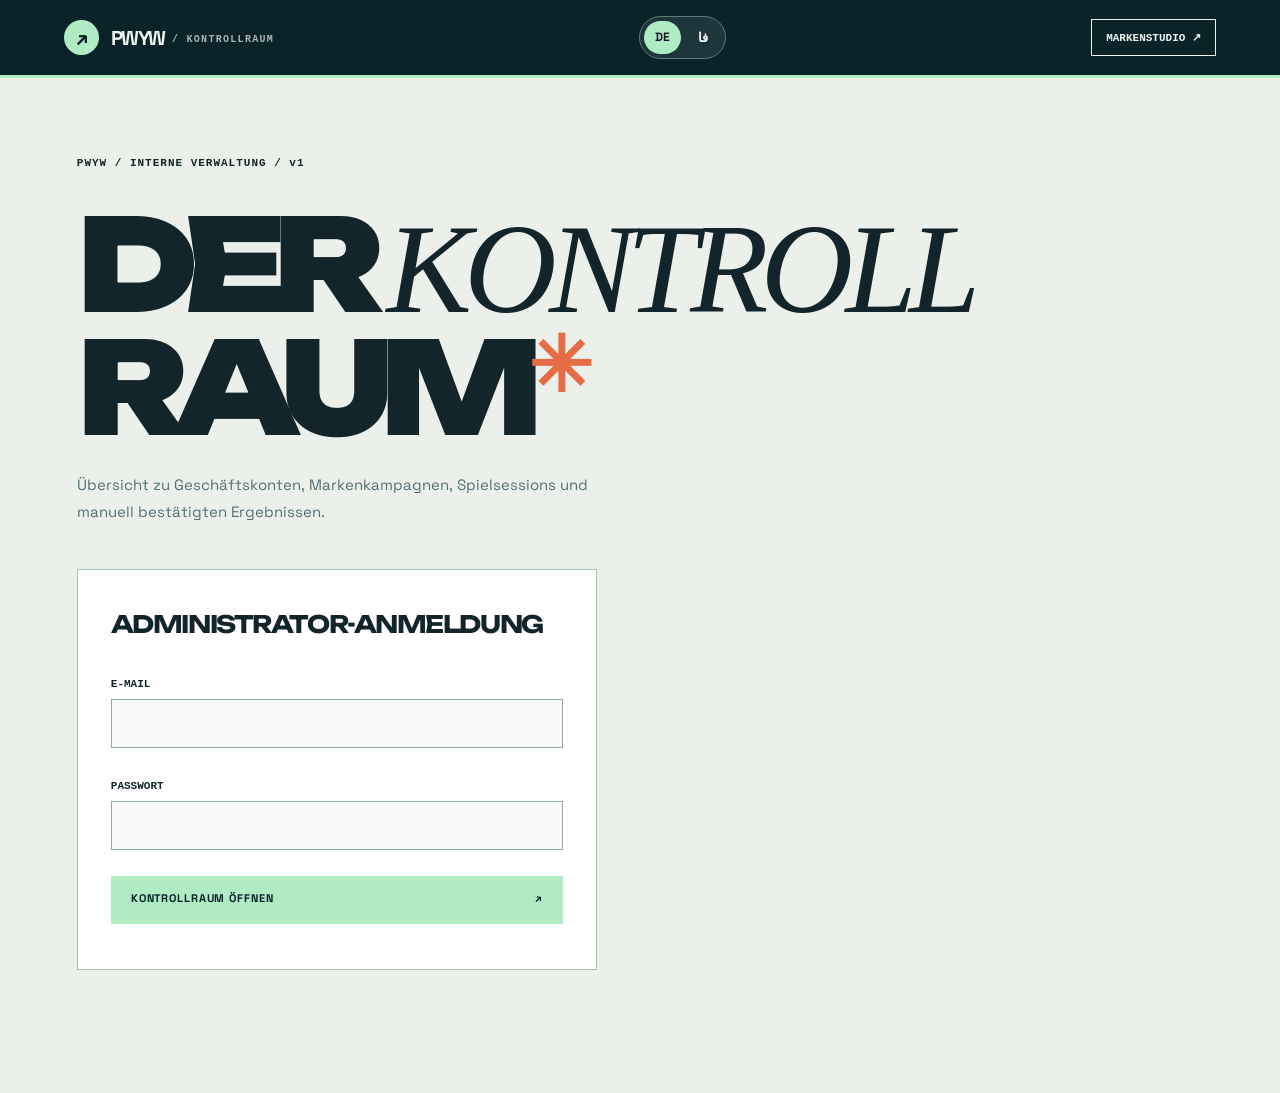
==== static/admin.html @ 115edcca "chore(ui): refresh design assets and improve result dialog accessibility" ====
<!doctype html><html lang="de"><head><meta charset="utf-8"><meta name="viewport" content="width=device-width,initial-scale=1"><meta name="robots" content="noindex,nofollow"><title>PWYW Control Room</title><link rel="stylesheet" href="/static/pwyw-control.css"><link rel="stylesheet" href="/static/pwyw-locale.css?v=20261016"><link rel="stylesheet" href="/static/pwyw-experience.css?v=20261016-02"></head><body class="control"><header class="cr-top"><a href="/" class="cr-logo"><span class="cr-logo-mark">↗</span>PWYW<span class="cr-logo-light"> / CONTROL ROOM</span></a><a href="/dashboard" class="cr-quiet">BRAND STUDIO ↗</a></header><main class="cr-content"><div class="cr-eyebrow">PWYW / PRIVATE OPERATIONS / v1</div><h1>THE <i>CONTROL</i><br>ROOM<span class="cr-star">✳</span></h1><p class="cr-lead">Independent view of business accounts, branded campaigns, game sessions and manually confirmed outcomes.</p>
<section id="cr-login" class="cr-login"><h2>ADMINISTRATOR SIGN IN</h2><form id="admin-login"><label>EMAIL<input name="email" type="email" autocomplete="username" required></label><label>PASSWORD<input name="password" type="password" autocomplete="current-password" required minlength="10"></label><button type="submit" class="cr-btn">ENTER CONTROL ROOM <span>↗</span></button></form><p id="admin-error" role="alert" aria-live="polite"></p></section>
<section id="cr-app" hidden><div class="cr-flex-head"><span id="admin-user"></span><div><button id="refresh-admin" class="cr-quiet">↻ REFRESH</button><button id="admin-logout" class="cr-quiet">LOG OUT ↗</button></div></div>
<div id="cr-stats" class="cr-stats"></div>
<div class="cr-two"><section class="cr-panel"><div class="cr-label">01 / ACCOUNT DIRECTORY</div><h2>BUSINESS OWNERS.</h2><div id="cr-users" class="cr-table"></div></section><section class="cr-panel"><div class="cr-label">02 / BRAND WORLDS</div><h2>LIVE BRANDS.</h2><div id="cr-brands" class="cr-table"></div></section></div>
<section class="cr-panel cr-security"><div><div class="cr-label">03 / OWNERSHIP</div><h2>CHANGE PASSWORD.</h2><p>Current sessions will be revoked. Sign in again with your new password.</p></div><form id="change-password"><label>CURRENT<input name="old_password" type="password" required minlength="10"></label><label>NEW PASSWORD<input name="new_password" type="password" required minlength="14" placeholder="At least 14 characters"></label><button type="submit" class="cr-btn">ROTATE PASSWORD ↗</button><p id="change-status" role="status"></p></form></section><p class="cr-disclaimer">Revenue-related values are merchant declared. Game starts, claims and redemptions are not an incrementality study.</p>
</section></main><script defer src="/static/admin.js"></script><script defer src="/static/pwyw-i18n.js?v=20261016"></script></body></html>
---- static/pwyw-control.css ----
*{box-sizing:border-box}body{margin:0;font-family:Inter,ui-sans-serif,system-ui,Arial,sans-serif;background:#ecf0ea;color:#11252a}a{color:inherit;text-decoration:none}button,input{font:inherit}button{cursor:pointer}[hidden]{display:none!important}:focus-visible{outline:3px solid #fe865e;outline-offset:3px}.cr-top{height:78px;background:#092329;color:#eff4ef;padding:0 clamp(18px,5vw,80px);display:flex;align-items:center;justify-content:space-between;border-bottom:3px solid #b0ecc3}.cr-logo{font-size:20px;font-weight:900;letter-spacing:-.08em}.cr-logo-mark{background:#b0ecc3;color:#092329;display:inline-grid;place-items:center;height:35px;width:35px;margin-right:12px;border-radius:50%}.cr-logo-light{font:600 10px ui-monospace,monospace;letter-spacing:.13em;vertical-align:middle;opacity:.7}.cr-quiet{border:1px solid currentColor;color:inherit;background:transparent;font:750 11px ui-monospace,monospace;padding:11px 14px;display:inline-block}.cr-content{max-width:1450px;margin:auto;padding:clamp(22px,6vw,80px)}.cr-eyebrow,.cr-label{font:700 11px/1.5 ui-monospace,monospace;letter-spacing:.09em}.cr-content h1{font-size:clamp(58px,10vw,150px);font-weight:900;letter-spacing:-.11em;line-height:.92;margin:35px 0 24px}.cr-content h1 i{font-weight:400;font-family:Georgia,serif;letter-spacing:-.06em}.cr-star{color:#e66c46;font-size:.6em;vertical-align:top}.cr-lead{max-width:530px;line-height:1.8;color:#527077;font-size:15px}.cr-login{background:white;border:1px solid #a9c1b6;max-width:520px;padding:33px;margin:44px 0}.cr-login h2,.cr-panel h2{font-size:24px;letter-spacing:-.06em;margin:6px 0 23px}.cr-login label,.cr-security label{display:flex;flex-direction:column;gap:9px;font:700 11px ui-monospace,monospace;margin:16px 0}.cr-login input,.cr-security input{padding:14px;background:#f8faf7;border:1px solid #91aaa1;min-height:49px;width:100%}.cr-btn{background:#b0ecc3;border:0;color:#072126;font-size:11px;font-weight:900;letter-spacing:.08em;padding:15px 20px;display:inline-flex;gap:22px;justify-content:space-between;margin-top:10px;min-height:48px}.cr-login form{display:flex;flex-direction:column}.cr-login #admin-error{color:#ab3d32;font-size:12px}.cr-flex-head{margin-top:45px;display:flex;justify-content:space-between;gap:20px;align-items:center;font:700 10px ui-monospace,monospace}.cr-flex-head>div{display:flex;gap:8px}.cr-stats{display:grid;grid-template-columns:repeat(3,minmax(0,1fr));gap:12px;margin:19px 0 40px}.cr-stats>div{background:#092329;color:white;min-height:130px;padding:22px;display:flex;justify-content:space-between;flex-direction:column}.cr-stats span{font:700 11px ui-monospace,monospace;color:#b0ecc3}.cr-stats strong{font-size:43px;letter-spacing:-.08em}.cr-two{display:grid;grid-template-columns:1fr 1fr;gap:20px}.cr-panel{background:#fff;border:1px solid #b7c9bf;padding:26px;min-width:0}.cr-table{overflow:auto}.cr-table table{width:100%;border-collapse:collapse;text-align:left;font-size:12px}.cr-table td,.cr-table th{border-bottom:1px solid #d9e5dc;padding:12px 9px}.cr-table th{font:750 10px ui-monospace,monospace;color:#6e8379}.cr-security{display:grid;grid-template-columns:1fr 1fr;gap:25px;margin:20px 0}.cr-security p,.cr-disclaimer{color:#627971;font-size:12px;line-height:1.7}.cr-disclaimer{margin:25px 0 0}@media(max-width:790px){.cr-two,.cr-security{grid-template-columns:1fr}.cr-stats{grid-template-columns:repeat(2,1fr)}.cr-top{padding:0 18px}.cr-logo-light{display:none}.cr-flex-head{align-items:start;flex-direction:column}.cr-content h1{font-size:clamp(55px,12vw,92px)}.cr-login{padding:21px}.cr-stats>div{min-height:110px;padding:16px}.cr-stats strong{font-size:32px}}
---- static/pwyw-locale.css ----
/* PWYW bilingual art direction: unmistakable display faces, legible writing systems. */
@import url('https://fonts.googleapis.com/css2?family=Estedad:wght@400;500;600;700;800;900&family=Lalezar&family=Space+Grotesk:wght@400;500;600;700&family=Unbounded:wght@500;600;700;800;900&display=swap');
:root{--font:'Space Grotesk',Arial,sans-serif;--head:'Unbounded','Space Grotesk',sans-serif;--mono:'Space Grotesk',monospace}
body{font-family:var(--font)}
h1,h2,h3,.hero h1,.opening h1,.cr-content h1,.cr-login h2,.cr-panel h2,.goal-title h3,
.studio-auth-art h1,.identity-word,.brand-type{font-family:var(--head)}
.pwyw-locale-switch{display:inline-flex!important;flex:0 0 auto;align-items:center;gap:3px;padding:4px;border:1px solid currentColor;border-radius:100px;background:rgba(170,188,192,.12);color:inherit;direction:ltr;z-index:30;white-space:nowrap}
.pwyw-locale-switch button{font:750 12px/1.2 'Space Grotesk',sans-serif;min-height:33px;min-width:37px;padding:7px 10px;display:inline-flex;align-items:center;justify-content:center;border:0;border-radius:100px;background:transparent;color:inherit;box-shadow:none;cursor:pointer;letter-spacing:0}
.pwyw-locale-switch button[data-lang=fa]{font-family:'Estedad',sans-serif;font-size:13px}
.pwyw-locale-switch button.is-current{background:#d8ff3e;color:#151525}
.site-nav .pwyw-locale-switch{color:#f1f6f2;border-color:#65718a}
.cr-top .pwyw-locale-switch{color:white;border-color:#557d7c}
.cr-top .pwyw-locale-switch button.is-current{background:#b0ecc3}
.play-header .pwyw-locale-switch{color:inherit}
html[lang=fa]{direction:rtl}
html[lang=fa] body{font-family:'Estedad',Tahoma,sans-serif;line-height:1.75}
html[lang=fa] :is(h1,h2,h3,h4,.hero h1,.opening h1,.cr-content h1,.cr-login h2,.cr-panel h2,.goal-title h3,.studio-auth-art h1,.identity-word,.brand-type){font-family:'Lalezar','Estedad',Tahoma,sans-serif!important;font-weight:400!important;letter-spacing:0!important;line-height:1.2!important}
html[lang=fa] :is(button,input,textarea,select,label,p,small,span,a,.helper,.section-cap,.tiny-label,.overline,.studio-note,.cr-label,.cr-eyebrow){font-family:'Estedad',Tahoma,sans-serif;letter-spacing:0}
html[lang=fa] :is(.hero-description,.manifesto-right p,.studio-note,.play-result p,.campaign-editor p,.studio-auth-box p){line-height:2}
html[lang=fa] .pwyw-locale-switch button[data-lang=de]{font-family:'Space Grotesk',sans-serif}
html[lang=fa] .pwyw-locale-switch button[data-lang=fa]{font-family:'Estedad',sans-serif}
html[lang=fa] input[type=email],html[lang=fa] input[type=url],html[lang=fa] input[type=number],html[lang=fa] input[name=password],
html[lang=fa] input[type=password],html[lang=fa] #brand-slug,html[lang=fa] #redeem-code,html[lang=fa] #reward-code,
html[lang=fa] .game-stats b,html[lang=fa] .result-score,html[lang=fa] .reward-code{direction:ltr;text-align:left;unicode-bidi:isolate}
html[lang=fa] .game-board,html[lang=fa] .touch-controls,html[lang=fa] canvas{direction:ltr}
html[lang=fa] .cr-table table{text-align:right}
html[lang=fa] .cr-logo-mark{margin-right:0;margin-left:12px}
html[lang=fa] .identity-word small{letter-spacing:0}
html[lang=fa] .hero h1{font-size:clamp(56px,7.5vw,118px);letter-spacing:0}
html[lang=fa] .cr-content h1{font-size:clamp(50px,8vw,115px)}
html[lang=fa] .cr-content h1 i{font-family:'Lalezar',sans-serif}
html[lang=fa] .play-header .play-brand strong{font-family:'Estedad',sans-serif}
html[lang=fa] .site-nav nav{font-size:13px}
html[lang=fa] .play-game-list :is(b,small){letter-spacing:0}
html[lang=fa] #auth-shell input{direction:ltr}
html[lang=fa] .studio-footer{text-align:right}
html[lang=fa] #finish-score,html[lang=fa] .game-stats{direction:ltr}
@media(max-width:900px){
  .site-nav,.studio-top,.cr-top,.play-header{gap:8px}
  .pwyw-locale-switch{padding:2px;gap:1px}
  .pwyw-locale-switch button{padding:6px;min-width:29px;min-height:31px}
  .site-nav .pwyw-locale-switch{margin-inline-start:auto}
  .studio-top .pilot-label{display:none}
  html[lang=fa] .hero h1{font-size:clamp(49px,12vw,78px)}
}
@media(max-width:480px){
  .cr-logo-light{display:none}
  .pwyw-locale-switch button{font-size:11px;min-width:28px}
  .play-header .pwyw-locale-switch{margin-inline:auto}
  html[lang=fa] .studio-auth-art h1{font-size:clamp(48px,11vw,79px)}
}
---- static/pwyw-experience.css ----
/* PWYW / visual coherence pass · 2026-10-16
   Shared experience language, deliberate brand variation, mobile-first finish flow.
   No changes to transaction/reward semantics. */
:root{
  --pw-night:#101625;--pw-violet:#aa9afa;--pw-rose:#ff967b;
  --pw-paper:#f5f4f0;--pw-hairline:#dcdfe8;
}
html{scroll-padding-top:85px}
body{overflow-x:clip}
button,a{-webkit-tap-highlight-color:transparent}
:focus-visible{outline:3px solid #7d6beb;outline-offset:3px}
[hidden]{display:none!important}

/* Editorial site / deliberate rhythm, not a dozen unrelated page templates. */
.site-nav{height:76px;gap:22px;border-bottom-color:#353d55}
.site-nav nav{gap:25px}
.site-nav nav a,.nav-link{font-size:13px}
.hero{min-height:675px}
.hero-grid{min-height:675px;max-width:1420px}
.hero-copy{padding-top:88px;padding-bottom:70px}
.hero h1{font-size:clamp(68px,7.8vw,114px);line-height:1.04;max-width:780px;margin-block:36px 31px}
.hero-description{font-size:clamp(16px,1.25vw,19px);line-height:1.78;max-width:590px}
.hero-caption{margin-top:53px}
.hero-visual{min-height:610px}
.demo-device{transform:rotate(4deg);box-shadow:10px 22px 0 #05070e50,0 40px 80px #02030a60}
.signal-strip{padding-block:20px;gap:clamp(14px,3.2vw,42px)}
.manifesto,.four,.game-lab{padding-top:83px;padding-bottom:91px}
.section-cap{margin-bottom:43px;font-size:11px}
.manifesto-content{gap:45px;align-items:center}
.manifesto h2,.four h2,.studio-story h2,.game-lab h2{line-height:1.12;margin:12px 0}
.manifesto-right p,.four-intro>p,.story-head>p,.lab-head>p{font-size:16px;line-height:1.8}
.goal-row{min-height:160px;grid-template-columns:48px minmax(0,1fr) 118px 135px 24px;gap:15px}
.goal-title h3{font-size:clamp(28px,3.1vw,42px)}
.goal-illustration{font-size:67px}
.goal-title p{font-size:14px}
.studio-story{padding-top:86px;padding-bottom:86px}
.world-panel{min-height:410px;border-radius:24px}
.world-stage{height:255px}
.lab-list a{padding:24px 19px}
.lab-list a b{font-size:17px}
.closing{min-height:500px;padding-block:95px}
.closing h2{line-height:1.08}

/* One mobile game lounge that really feels native to the merchant world. */
.player-v2{
  font-family:var(--font);background:color-mix(in srgb,var(--pbg),#080d18 18%);
}
.player-v2 .play-area{
  width:min(100%,480px);padding-inline:clamp(16px,5vw,27px);
  box-shadow:0 0 0 1px color-mix(in srgb,var(--pfg),transparent 88%),0 28px 85px #00000024;
}
.player-v2 .play-area:before{opacity:.18;pointer-events:none}
.play-header{height:79px;border-bottom:1px solid color-mix(in srgb,var(--pfg),transparent 78%);gap:7px}
.play-brand{max-width:none;min-width:0;flex:1;justify-content:center;font-size:clamp(12px,3.1vw,15px)}
.play-brand strong{overflow:hidden;text-overflow:ellipsis;white-space:nowrap}
.play-nav{height:42px;width:42px;flex-basis:42px;border:1px solid color-mix(in srgb,var(--pfg),transparent 57%);background:color-mix(in srgb,var(--pcard),transparent 30%)}
.play-nav:hover{background:var(--pcard)}
.campaign-intro{
  isolation:isolate;padding:38px 22px 33px;margin:16px 0 15px;
  border:1px solid color-mix(in srgb,var(--pfg),transparent 70%)!important;
  border-radius:24px;background-color:var(--pcard);
  box-shadow:0 10px 25px #0000000b;overflow:hidden;
}
.campaign-intro:after{
  content:"";position:absolute;width:190px;height:190px;border:1px solid currentColor;
  border-radius:50%;opacity:.14;inset:auto -60px -83px auto;pointer-events:none
}
.campaign-intro .eyebrow{font-size:10px;letter-spacing:.025em;opacity:.7}
.campaign-intro h1{
  font-family:var(--pstyle);font-size:clamp(31px,8vw,46px);
  line-height:1.16;margin:31px 0 14px;max-width:330px;
  text-wrap:balance;letter-spacing:-.04em;text-shadow:none!important;
}
.campaign-intro>p{max-width:300px;font-size:14px;line-height:1.7}
.campaign-intro>.scene-emblem{top:30px;right:12px;z-index:-1;opacity:.22;font-size:125px}
.purpose-dial{gap:8px;scrollbar-width:none;padding:2px 0 16px}
.purpose-dial::-webkit-scrollbar{display:none}
.purpose-dial button{
  min-height:40px;flex:0 0 auto;line-height:1.2;border-radius:99px;
  border:1px solid color-mix(in srgb,var(--pfg),transparent 62%);
  font-size:11px;padding:11px 14px;
}
.purpose-dial button.selected{background:var(--pfg);color:var(--pbg);box-shadow:0 3px 11px #00000018}
.purpose-brief{
  background:color-mix(in srgb,var(--pcard),transparent 5%);
  border-inline-start:3px solid var(--brand-accent,var(--pfg));
  border-left:0;padding:15px 16px;border-radius:0 12px 12px 0;
  font-size:12px;line-height:1.75;margin-bottom:30px;
}
.purpose-brief strong{font-size:15px;margin-bottom:4px}
.play-lounge-title{font-size:12px;font-weight:700;line-height:1.5;padding:13px 0}
.play-game-list{gap:12px;margin-top:5px}
.game-pick,.theme-atelier .game-pick,.theme-neon .game-pick,.theme-pop .game-pick,.theme-noir .game-pick,.theme-garden .game-pick,.theme-heritage .game-pick,.theme-dream .game-pick,.theme-chrome .game-pick{
  border:1px solid color-mix(in srgb,var(--pfg),transparent 57%);
  border-radius:17px;clip-path:none;min-height:150px;padding:15px;
  box-shadow:none;background:var(--pcard);color:var(--pfg);
  text-align:start;
}
.game-pick:nth-child(4n+2){background:color-mix(in srgb,var(--pcard),var(--pshape) 22%)}
.game-pick .pick-icon{margin:7px 0 auto;font-size:44px;transform:none}
.game-pick b{font-size:clamp(13px,3.3vw,16px);line-height:1.25;letter-spacing:0}
.game-pick small{font-size:10px;opacity:.72;line-height:1.5}
.game-pick:active{transform:scale(.97)}
.play-footer{font-size:10px;line-height:1.5;opacity:.74}
.game-topline{font-size:14px;line-height:1.4}
.game-stats{border-block:1px solid color-mix(in srgb,var(--pfg),transparent 52%);padding-block:15px}
.game-stats span{font-size:11px}
.game-stats b{font-size:23px}
.game-instructions{font-size:13px;line-height:1.75}
.touch-key{min-height:60px;border-radius:15px}

/* The result belongs to the same brand as the play surface.
   Replace hard-coded fluorescent green + black with the active merchant palette. */
.play-result{
  inset:0;z-index:100;padding:16px max(12px,env(safe-area-inset-right)) max(12px,env(safe-area-inset-bottom));
  background:rgba(5,10,20,.72);backdrop-filter:blur(11px);
  align-items:center;justify-items:center;overflow:hidden;
}
.player-v2.is-result-open{overflow:hidden}
.result-inside{
  width:min(100%,470px);max-height:min(94dvh,850px);overflow-y:auto;overscroll-behavior:contain;
  padding:clamp(20px,5vw,29px);border:1px solid color-mix(in srgb,var(--pfg),transparent 62%);
  border-radius:24px;background:var(--pbg);color:var(--pfg);
  box-shadow:0 24px 95px #0008;scrollbar-width:thin;
}
.result-inside>span{font-size:11px;line-height:1.6;opacity:.75}
.result-inside h2{font-family:var(--pstyle);font-size:clamp(28px,7vw,37px);line-height:1.17;margin:15px 0}
.result-inside>p{font-size:14px;line-height:1.7}
.result-score{font-size:27px;line-height:1.3;margin:19px 0;color:var(--pfg)}
.reward-box{
  margin:17px 0 22px;padding:18px;background:var(--pcard);color:var(--pfg);
  border:1px solid color-mix(in srgb,var(--pfg),transparent 67%);border-radius:19px;
}
.reward-box span{font-size:11px;line-height:1.5;opacity:.8}
.reward-box strong{font:800 21px/1.3 var(--font);margin:7px 0}
.reward-box p{font-size:13px;line-height:1.85}
.reward-box button,.reward-box a,.action-btn{
  background:var(--pfg);color:var(--pbg);border:1px solid var(--pfg);
  border-radius:12px;padding:13px 15px;line-height:1.5;font-size:12px;
  font-family:var(--font);font-weight:750;text-align:center;justify-content:center;
}
.reward-box button:hover,.reward-box a:hover{opacity:.85}
.reward-code{font:800 21px var(--font);letter-spacing:.02em}
.quiz-slot{
  padding:0;margin:18px 0 8px;border:0;background:transparent;border-radius:0;
}
.quiz-slot h4{font:800 17px/1.6 var(--font);margin:0 0 10px}
.quiz-slot>p{font:500 13px/1.7 var(--font);margin:0 0 15px;opacity:.75}
.quiz-answer{
  display:flex;width:100%;align-items:center;gap:12px;min-height:57px;
  margin:9px 0;padding:14px;border:1px solid color-mix(in srgb,var(--pfg),transparent 70%);
  border-radius:13px;background:var(--pbg);color:var(--pfg);
  font:650 13px/1.65 var(--font);text-align:start;opacity:1;
}
.quiz-answer:hover:not(:disabled){background:color-mix(in srgb,var(--pshape),var(--pcard) 55%)}
.quiz-answer:disabled{opacity:.78;cursor:default}
.quiz-answer.is-picked{border-color:var(--pfg);box-shadow:inset 0 0 0 1px var(--pfg)}
.quiz-feedback{border-radius:12px;background:var(--pfg);color:var(--pbg);padding:14px;font:650 13px/1.7 var(--font)}
.result-inside label.overline{display:block;font-size:12px;line-height:1.7}
.result-inside input#nickname{
  width:auto!important;flex:1;min-width:0;min-height:48px!important;
  border:1px solid color-mix(in srgb,var(--pfg),transparent 55%)!important;
  border-radius:12px!important;background:var(--pcard)!important;color:var(--pfg);font-size:14px!important;
}
.result-inside .share-row{flex-wrap:nowrap;align-items:stretch;gap:9px}
.result-inside #post-score{width:auto!important;flex:0 0 auto;margin-top:0;min-height:48px}
.result-inside #play-again{width:100%;padding:15px 18px;justify-content:space-between}
.result-inside #close-result{display:block;margin:10px auto 0;color:var(--pfg);font-size:12px}
.leaderboard{font:600 12px/1.6 var(--font);max-height:170px}
.leaderboard p{padding:10px 0;border-color:color-mix(in srgb,var(--pfg),transparent 77%)}

/* RTL designed intentionally, rather than mirrored by accident. */
html[lang="fa"] body{font-family:'Estedad',sans-serif}
html[lang="fa"] :is(h1,h2,h3,h4,.hero h1,.campaign-intro h1,.result-inside h2,.goal-title h3,.brand-type,.studio-auth-art h1){
  font-family:'Estedad',sans-serif!important;font-weight:900!important;
  line-height:1.33!important;letter-spacing:-.025em!important;
}
html[lang="fa"] .hero h1{font-size:clamp(48px,6.5vw,91px);line-height:1.42!important}
html[lang="fa"] .campaign-intro h1{font-size:clamp(29px,7.4vw,41px);line-height:1.45!important;margin-block:22px 13px}
html[lang="fa"] .purpose-brief{border-left:0;border-inline-start:3px solid var(--brand-accent,var(--pfg));border-radius:12px 0 0 12px}
html[lang="fa"] .campaign-intro{text-align:right}
html[lang="fa"] .campaign-intro>.scene-emblem{right:auto;left:10px}
html[lang="fa"] .quiz-answer{text-align:right;font-family:'Estedad',sans-serif;font-size:13px}
html[lang="fa"] .result-inside{line-height:1.9}
html[lang="fa"] .result-inside h2{font-size:clamp(29px,7vw,36px)}
html[lang="fa"] .result-inside :is(.reward-box strong,.reward-box p,.quiz-slot h4,.quiz-slot>p){font-family:'Estedad',sans-serif}
html[lang="fa"] .game-board,html[lang="fa"] canvas{direction:ltr}

/* Contrastful thematic variations instead of every result sharing one neon template. */
.theme-neon .result-inside,.theme-chrome .result-inside{background:color-mix(in srgb,var(--pbg),#fff 5%)}
.theme-noir .result-inside{background:#24202d}
.theme-garden .campaign-intro{border-radius:26px 7px 25px 10px}
.theme-pop .campaign-intro{border-radius:30px}
.theme-heritage .campaign-intro{border-radius:6px}

@media(max-width:980px){
 .site-nav{padding-inline:24px}
 .site-nav nav{gap:13px}
 .hero-grid{grid-template-columns:1.05fr .95fr}
 .hero h1{font-size:clamp(56px,8vw,85px)}
 .demo-device{transform:scale(.89) rotate(4deg)}
 .world-panel{min-height:360px}
 .world-stage{height:215px}
}
@media(max-width:760px){
 .site-nav{height:67px;padding-inline:17px;gap:7px}
 .site-nav nav{display:none}
 .site-nav .brand-glyph{width:35px;height:35px}
 .site-nav .brand-type{font-size:23px}
 .site-nav .nav-link{padding:11px 12px;font-size:11px;gap:7px}
 .site-nav .pwyw-locale-switch{margin-inline-start:auto}
 .hero{min-height:0}
 .hero-grid{display:flex;flex-direction:column;min-height:0;padding-inline:22px}
 .hero-copy{padding:64px 0 22px}
 .hero h1{font-size:clamp(61px,14vw,94px);margin:25px 0}
 .hero-description{font-size:16px}
 .hero-caption{margin-top:35px}
 .hero-visual{min-height:495px;max-height:510px}
 .demo-device{transform:scale(.72) rotate(5deg)}
 .orbit-a{max-height:88%;height:450px}
 .orbit-b{height:340px}
 .floating-tile{transform:scale(.7) rotate(-12deg)}
 .tile-two{transform:scale(.7) rotate(12deg)}
 .section-cap{margin-bottom:32px}
 .manifesto,.four,.game-lab{padding:63px 22px}
 .manifesto-content{display:block}
 .manifesto h2,.four h2,.studio-story h2,.game-lab h2{font-size:clamp(42px,10vw,70px);margin:20px 0}
 .manifesto-right{margin-top:32px}
 .four-intro,.story-head,.lab-head{display:block;margin-bottom:36px}
 .four-intro>p,.story-head>p,.lab-head>p{margin-top:16px;max-width:530px}
 .goal-row{grid-template-columns:30px minmax(0,1fr) 31px;min-height:128px;padding:16px 0;gap:11px}
 .goal-title h3{font-size:clamp(22px,5vw,32px)}
 .goal-title p{font-size:12px;line-height:1.6}
 .goal-illustration,.goal-outcome{display:none}
 .goal-arrow{font-size:21px}
 .studio-story{padding:63px 22px}
 .worlds-grid{display:grid;grid-template-columns:1fr;gap:14px}
 .world-panel{min-height:285px}
 .world-stage{height:160px}
 .world-art{font-size:100px}
 .world-ring{width:150px;height:150px}
 .lab-list{grid-template-columns:1fr}
 .lab-list a{padding:19px}
 .closing{min-height:0;padding:76px 22px}
 .closing h2{font-size:clamp(54px,12vw,83px)}
 .signal-strip{gap:10px;padding:16px 10px;flex-wrap:wrap;font-size:10px}
 .signal-strip svg{width:18px;flex-basis:18px}
 .site-footer{gap:15px}
}
@media(max-width:480px){
 .player-v2 .play-area{box-shadow:none}
 .play-brand{font-size:12px}
 .pwyw-locale-switch{border-radius:99px}
 .play-header{gap:5px}
 .play-header .pwyw-locale-switch{margin:0}
 .play-nav{width:38px;height:38px;flex-basis:38px}
 .play-game-list{grid-template-columns:repeat(2,minmax(0,1fr))}
 .game-pick{min-height:140px!important;padding:12px!important}
 .game-pick .pick-icon{font-size:37px}
 .result-inside{width:100%;max-height:calc(100dvh - 20px);padding:20px;border-radius:20px}
 .play-result{padding:10px}
 .result-inside #post-score{font-size:11px;padding-inline:10px}
 .reward-box{padding:15px}
 .hero-visual{min-height:400px;max-height:420px}
 .demo-device{transform:scale(.6) rotate(4deg)}
 .floating-tile{display:none}
 .hero h1{font-size:clamp(53px,14vw,73px)}
 .world-panel{min-height:270px}
 .lab-list a{grid-template-columns:27px minmax(0,1fr) 63px 17px;padding:17px 12px}
 .lab-list a b{font-size:15px}
 .lab-list a small{font-size:9px}
}
@media(prefers-reduced-motion:reduce){
 *,*:before,*:after{scroll-behavior:auto!important;animation-duration:.01ms!important;transition-duration:.01ms!important}
}

/* Quiz answer number is a separate, bidi-safe token. */
.quiz-answer .quiz-index{
  width:31px;height:31px;flex:0 0 31px;display:inline-grid;place-items:center;
  border-radius:9px;background:color-mix(in srgb,var(--pshape),transparent 68%);
  font:750 11px/1 'Space Grotesk',sans-serif;direction:ltr;unicode-bidi:isolate;
}
.quiz-answer .quiz-wording{display:block;flex:1;min-width:0;line-height:1.65;font-size:13px}
html[lang="fa"] .quiz-answer .quiz-wording{font-family:'Estedad',sans-serif}
.quiz-answer.is-picked .quiz-index{background:var(--pfg);color:var(--pbg)}
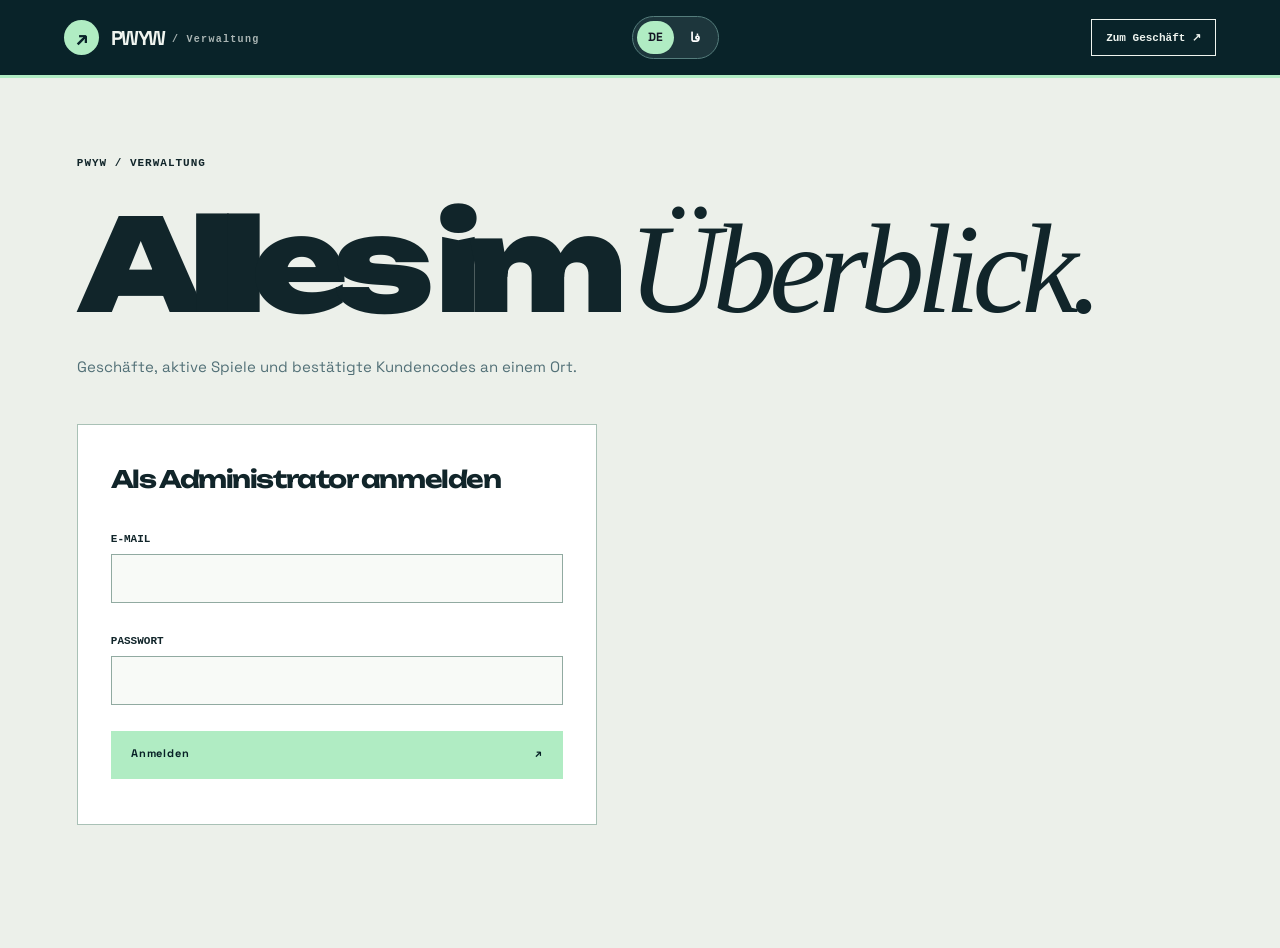
==== commit 42d27476: "Simplify static/admin.html for clear one task per screen" ====
--- a/static/admin.html
+++ b/static/admin.html
@@ -1,7 +1,10 @@
-<!doctype html><html lang="de"><head><meta charset="utf-8"><meta name="viewport" content="width=device-width,initial-scale=1"><meta name="robots" content="noindex,nofollow"><title>PWYW Control Room</title><link rel="stylesheet" href="/static/pwyw-control.css"><link rel="stylesheet" href="/static/pwyw-locale.css?v=20261016"><link rel="stylesheet" href="/static/pwyw-experience.css?v=20261016-02"></head><body class="control"><header class="cr-top"><a href="/" class="cr-logo"><span class="cr-logo-mark">↗</span>PWYW<span class="cr-logo-light"> / CONTROL ROOM</span></a><a href="/dashboard" class="cr-quiet">BRAND STUDIO ↗</a></header><main class="cr-content"><div class="cr-eyebrow">PWYW / PRIVATE OPERATIONS / v1</div><h1>THE <i>CONTROL</i><br>ROOM<span class="cr-star">✳</span></h1><p class="cr-lead">Independent view of business accounts, branded campaigns, game sessions and manually confirmed outcomes.</p>
-<section id="cr-login" class="cr-login"><h2>ADMINISTRATOR SIGN IN</h2><form id="admin-login"><label>EMAIL<input name="email" type="email" autocomplete="username" required></label><label>PASSWORD<input name="password" type="password" autocomplete="current-password" required minlength="10"></label><button type="submit" class="cr-btn">ENTER CONTROL ROOM <span>↗</span></button></form><p id="admin-error" role="alert" aria-live="polite"></p></section>
+<!doctype html><html lang="de"><head><meta charset="utf-8"><meta name="viewport" content="width=device-width,initial-scale=1"><meta name="robots" content="noindex,nofollow"><title>PWYW Control Room</title><link rel="stylesheet" href="/static/pwyw-control.css"><link rel="stylesheet" href="/static/pwyw-locale.css?v=20261016"><link rel="stylesheet" href="/static/pwyw-experience.css?v=20261016-02"><link rel="stylesheet" href="/static/pwyw-simple.css?v=ux20261018"></head><body class="control"><header class="cr-top"><a href="/" class="cr-logo"><span class="cr-logo-mark">↗</span>PWYW<span class="cr-logo-light"> / Verwaltung</span></a><a href="/dashboard" class="cr-quiet">Zum Geschäft ↗</a></header><main class="cr-content"><div class="cr-eyebrow">PWYW / VERWALTUNG</div><h1>Alles im <i>Überblick.</i></h1><p class="cr-lead">Geschäfte, aktive Spiele und bestätigte Kundencodes an einem Ort.</p>
+<section id="cr-login" class="cr-login"><h2>Als Administrator anmelden</h2><form id="admin-login"><label>EMAIL<input name="email" type="email" autocomplete="username" required></label><label>PASSWORD<input name="password" type="password" autocomplete="current-password" required minlength="10"></label><button type="submit" class="cr-btn">Anmelden <span>↗</span></button></form><p id="admin-error" role="alert" aria-live="polite"></p></section>
 <section id="cr-app" hidden><div class="cr-flex-head"><span id="admin-user"></span><div><button id="refresh-admin" class="cr-quiet">↻ REFRESH</button><button id="admin-logout" class="cr-quiet">LOG OUT ↗</button></div></div>
-<div id="cr-stats" class="cr-stats"></div>
-<div class="cr-two"><section class="cr-panel"><div class="cr-label">01 / ACCOUNT DIRECTORY</div><h2>BUSINESS OWNERS.</h2><div id="cr-users" class="cr-table"></div></section><section class="cr-panel"><div class="cr-label">02 / BRAND WORLDS</div><h2>LIVE BRANDS.</h2><div id="cr-brands" class="cr-table"></div></section></div>
-<section class="cr-panel cr-security"><div><div class="cr-label">03 / OWNERSHIP</div><h2>CHANGE PASSWORD.</h2><p>Current sessions will be revoked. Sign in again with your new password.</p></div><form id="change-password"><label>CURRENT<input name="old_password" type="password" required minlength="10"></label><label>NEW PASSWORD<input name="new_password" type="password" required minlength="14" placeholder="At least 14 characters"></label><button type="submit" class="cr-btn">ROTATE PASSWORD ↗</button><p id="change-status" role="status"></p></form></section><p class="cr-disclaimer">Revenue-related values are merchant declared. Game starts, claims and redemptions are not an incrementality study.</p>
-</section></main><script defer src="/static/admin.js"></script><script defer src="/static/pwyw-i18n.js?v=20261016"></script></body></html>+<div id="cr-stats" class="cr-stats"></div><details id="cr-more-stats" class="cr-more-stats"><summary>Weitere Kennzahlen anzeigen <span>⌄</span></summary><div id="cr-more-stats-content" class="cr-stats"></div></details>
+<div class="cr-two">
+<details class="cr-panel cr-detail" id="cr-brands-panel" open><summary>Geschäfte und Spiele <span aria-hidden="true">⌄</span></summary><label class="cr-search">Geschäft suchen<input id="cr-brand-search" type="search" placeholder="Name oder Inhaber"></label><div id="cr-brands" class="cr-table"></div></details>
+<details class="cr-panel cr-detail" id="cr-users-panel"><summary>Benutzerkonten <span aria-hidden="true">⌄</span></summary><label class="cr-search">Konto suchen<input id="cr-user-search" type="search" placeholder="E Mail oder Rolle"></label><div id="cr-users" class="cr-table"></div></details>
+</div>
+<details class="cr-panel cr-security cr-detail"><summary>Passwort ändern <span aria-hidden="true">⌄</span></summary><div><p>Nach der Änderung bitte erneut anmelden.</p></div><form id="change-password"><label>CURRENT<input name="old_password" type="password" required minlength="10"></label><label>NEW PASSWORD<input name="new_password" type="password" required minlength="14" placeholder="At least 14 characters"></label><button type="submit" class="cr-btn">ROTATE PASSWORD ↗</button><p id="change-status" role="status"></p></form></details><p class="cr-disclaimer">Revenue-related values are merchant declared. Game starts, claims and redemptions are not an incrementality study.</p>
+</section></main><script defer src="/static/admin.js?v=ux20261018"></script><script defer src="/static/pwyw-native-fa.js?v=20261016-native01"></script><script defer src="/static/pwyw-i18n.js?v=ux20261018"></script></body></html>
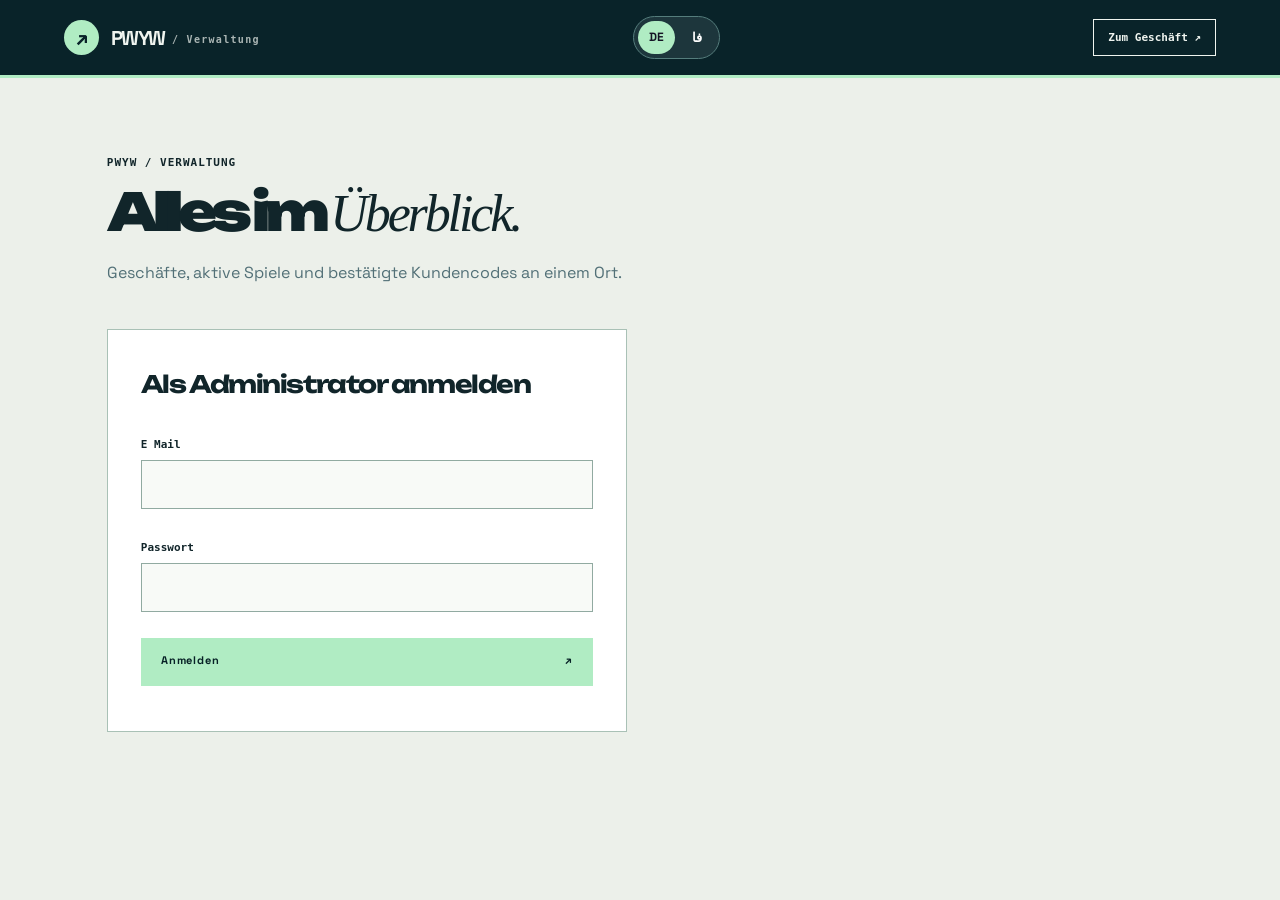
==== commit f67c9077: "Use plain German actions and descriptions in administrator UI" ====
--- a/static/admin.html
+++ b/static/admin.html
@@ -1,10 +1,10 @@
 <!doctype html><html lang="de"><head><meta charset="utf-8"><meta name="viewport" content="width=device-width,initial-scale=1"><meta name="robots" content="noindex,nofollow"><title>PWYW Control Room</title><link rel="stylesheet" href="/static/pwyw-control.css"><link rel="stylesheet" href="/static/pwyw-locale.css?v=20261016"><link rel="stylesheet" href="/static/pwyw-experience.css?v=20261016-02"><link rel="stylesheet" href="/static/pwyw-simple.css?v=ux20261018"></head><body class="control"><header class="cr-top"><a href="/" class="cr-logo"><span class="cr-logo-mark">↗</span>PWYW<span class="cr-logo-light"> / Verwaltung</span></a><a href="/dashboard" class="cr-quiet">Zum Geschäft ↗</a></header><main class="cr-content"><div class="cr-eyebrow">PWYW / VERWALTUNG</div><h1>Alles im <i>Überblick.</i></h1><p class="cr-lead">Geschäfte, aktive Spiele und bestätigte Kundencodes an einem Ort.</p>
-<section id="cr-login" class="cr-login"><h2>Als Administrator anmelden</h2><form id="admin-login"><label>EMAIL<input name="email" type="email" autocomplete="username" required></label><label>PASSWORD<input name="password" type="password" autocomplete="current-password" required minlength="10"></label><button type="submit" class="cr-btn">Anmelden <span>↗</span></button></form><p id="admin-error" role="alert" aria-live="polite"></p></section>
-<section id="cr-app" hidden><div class="cr-flex-head"><span id="admin-user"></span><div><button id="refresh-admin" class="cr-quiet">↻ REFRESH</button><button id="admin-logout" class="cr-quiet">LOG OUT ↗</button></div></div>
+<section id="cr-login" class="cr-login"><h2>Als Administrator anmelden</h2><form id="admin-login"><label>E Mail<input name="email" type="email" autocomplete="username" required></label><label>Passwort<input name="password" type="password" autocomplete="current-password" required minlength="10"></label><button type="submit" class="cr-btn">Anmelden <span>↗</span></button></form><p id="admin-error" role="alert" aria-live="polite"></p></section>
+<section id="cr-app" hidden><div class="cr-flex-head"><span id="admin-user"></span><div><button id="refresh-admin" class="cr-quiet">↻ Aktualisieren</button><button id="admin-logout" class="cr-quiet">Abmelden ↗</button></div></div>
 <div id="cr-stats" class="cr-stats"></div><details id="cr-more-stats" class="cr-more-stats"><summary>Weitere Kennzahlen anzeigen <span>⌄</span></summary><div id="cr-more-stats-content" class="cr-stats"></div></details>
 <div class="cr-two">
 <details class="cr-panel cr-detail" id="cr-brands-panel" open><summary>Geschäfte und Spiele <span aria-hidden="true">⌄</span></summary><label class="cr-search">Geschäft suchen<input id="cr-brand-search" type="search" placeholder="Name oder Inhaber"></label><div id="cr-brands" class="cr-table"></div></details>
 <details class="cr-panel cr-detail" id="cr-users-panel"><summary>Benutzerkonten <span aria-hidden="true">⌄</span></summary><label class="cr-search">Konto suchen<input id="cr-user-search" type="search" placeholder="E Mail oder Rolle"></label><div id="cr-users" class="cr-table"></div></details>
 </div>
-<details class="cr-panel cr-security cr-detail"><summary>Passwort ändern <span aria-hidden="true">⌄</span></summary><div><p>Nach der Änderung bitte erneut anmelden.</p></div><form id="change-password"><label>CURRENT<input name="old_password" type="password" required minlength="10"></label><label>NEW PASSWORD<input name="new_password" type="password" required minlength="14" placeholder="At least 14 characters"></label><button type="submit" class="cr-btn">ROTATE PASSWORD ↗</button><p id="change-status" role="status"></p></form></details><p class="cr-disclaimer">Revenue-related values are merchant declared. Game starts, claims and redemptions are not an incrementality study.</p>
+<details class="cr-panel cr-security cr-detail"><summary>Passwort ändern <span aria-hidden="true">⌄</span></summary><div><p>Nach der Änderung bitte erneut anmelden.</p></div><form id="change-password"><label>Aktuelles Passwort<input name="old_password" type="password" required minlength="10"></label><label>Neues Passwort<input name="new_password" type="password" required minlength="14" placeholder="At least 14 characters"></label><button type="submit" class="cr-btn">Passwort speichern ↗</button><p id="change-status" role="status"></p></form></details><p class="cr-disclaimer">Revenue-related values are merchant declared. Game starts, claims and redemptions are not an incrementality study.</p>
 </section></main><script defer src="/static/admin.js?v=ux20261018"></script><script defer src="/static/pwyw-native-fa.js?v=20261016-native01"></script><script defer src="/static/pwyw-i18n.js?v=ux20261018"></script></body></html>
--- a/static/pwyw-simple.css
+++ b/static/pwyw-simple.css
@@ -0,0 +1,162 @@
+/* PWYW · Clarity first · 2026-10-18
+   One clear action per screen. Secondary tools remain accessible, never removed. */
+:root{--simple-radius:16px}
+button,a,input,select,textarea{touch-action:manipulation}
+:where(.studio-v2,.control,.player-v2) :is(button,a,summary,input,select):focus-visible{
+ outline:3px solid #9166dc;outline-offset:3px
+}
+.studio-v2 #studio-quick[hidden],.studio-v2 #quick-copy-help[hidden],
+.studio-v2 #quick-verify[hidden]{display:none!important}
+.studio-v2 .studio-content{max-width:1600px;margin-inline:auto}
+.studio-v2 .studio-intro{margin-bottom:18px}
+.studio-v2 .studio-intro h1{font-size:clamp(24px,3vw,37px);line-height:1.25}
+.studio-v2 .studio-intro .overline{opacity:.58}
+.studio-v2 .studio-quick{
+ padding:clamp(15px,2.7vw,24px);margin-bottom:20px;
+ border:1px solid #d9dce5;background:#fff;border-radius:20px;
+ box-shadow:0 6px 25px #11182708
+}
+.studio-v2 .studio-quick-heading{display:flex;align-items:center;justify-content:space-between;gap:12px;margin-bottom:12px}
+.studio-v2 .studio-quick-heading p{margin:5px 0 0;font-size:13px;line-height:1.7;color:#556074;max-width:680px}
+.studio-v2 .studio-quick-actions{display:flex;flex-wrap:wrap;gap:9px}
+.studio-v2 .studio-quick-actions>*{
+ border-radius:12px;min-height:45px;padding:11px 16px;
+ border:1px solid #d9dce8;background:#f7f8fb;color:#1f293b;
+ font:700 12px/1.4 'Manrope',Arial,sans-serif;
+ display:inline-flex;align-items:center;justify-content:center;
+ text-decoration:none;white-space:normal;text-align:center
+}
+.studio-v2 .studio-quick-actions .quick-primary{background:#172336;border-color:#172336;color:#fff}
+.studio-v2 .studio-quick-actions>*:hover{border-color:#726b9c}
+.studio-v2 .quick-copy-help{margin-top:12px;border-top:1px solid #e8e9ed;padding-top:10px}
+.studio-v2 .quick-copy-help label{display:block;margin-bottom:5px;font-size:12px}
+.studio-v2 .quick-copy-help input{width:100%;border:1px solid #bfc8d5;border-radius:9px;padding:12px;direction:ltr;font-size:13px}
+.studio-v2 .mission-picker,.studio-v2 .campaign-editor{padding:clamp(17px,2.5vw,26px);box-shadow:none;border-radius:18px}
+.studio-v2 .mission-picker h2{font-size:clamp(20px,2.4vw,28px);margin:8px 0}
+.studio-v2 .mission-picker>p{font-size:13px;line-height:1.7;max-width:540px;margin-bottom:13px}
+.studio-v2 .purpose-options{display:grid;grid-template-columns:repeat(2,minmax(0,1fr));gap:10px}
+.studio-v2 .purpose-option{
+ min-width:0;min-height:100px;padding:14px;gap:5px;
+ background:#f8f9fb!important;border:1px solid #dce0e9;border-radius:13px;
+ box-shadow:none;text-align:start
+}
+.studio-v2 .purpose-option>span{font-size:9px;opacity:.55}
+.studio-v2 .purpose-option strong{font-size:clamp(13px,1.35vw,16px);line-height:1.4}
+.studio-v2 .purpose-option small{font:500 11px/1.5 'Manrope',Arial,sans-serif;color:#647085}
+.studio-v2 .purpose-option.active{border:2px solid #6956a4;background:#f1eefb!important;box-shadow:none}
+.studio-v2 .campaign-editor{margin-top:16px}
+.studio-v2 .campaign-editor>h2{font-size:clamp(19px,2vw,24px)}
+.studio-v2 .customer-journey-intro{font-size:13px;line-height:1.65;letter-spacing:0}
+.studio-v2 .proposal-card{border-radius:16px}
+.studio-v2 .proposal-card .proposal-eyebrow{opacity:.7}
+.studio-v2 .preview-steps{margin:10px 0 14px;border-bottom:1px solid #ececf1}
+.studio-v2 .preview-steps>summary{
+ display:flex;justify-content:space-between;align-items:center;gap:12px;
+ list-style:none;cursor:pointer;font:600 12px/1.6 'Manrope',Arial,sans-serif;
+ color:#596272;padding:12px 0
+}
+.studio-v2 .preview-steps>summary::-webkit-details-marker{display:none}
+.studio-v2 .preview-steps[open]>summary span{transform:rotate(180deg)}
+.studio-v2 .preview-steps .proposal-flow{margin:0 0 15px}
+.studio-v2 .proposal-actions{display:flex;gap:12px;flex-wrap:wrap}
+.studio-v2 .proposal-actions button{min-height:46px;border-radius:12px}
+.studio-v2 .proposal-actions #proposal-reject{background:transparent;color:#535d72;border:1px solid #d8dde6}
+.studio-v2 .proposal-owner-note{margin-top:14px}
+.studio-v2 .studio-settings-trigger{font-size:12px}
+.studio-v2 .studio-settings-dialog{max-width:min(96vw,940px);border-radius:19px}
+.studio-v2 .studio-settings-heading{position:sticky;top:0;z-index:3}
+.studio-v2 .studio-extra-tools>summary{display:none}
+.studio-v2 .studio-extra-tools>.studio-extra-content{display:block}
+.studio-v2 #studio-extra-tools{border:0}
+.studio-v2 .studio-progressive>summary{cursor:pointer}
+.studio-v2 .studio-aside .studio-note{font-size:12px;line-height:1.6}
+.studio-v2 .studio-footer{opacity:.55}
+.control .cr-content{max-width:1220px}
+.control .cr-content>h1{font-size:clamp(28px,5vw,52px);line-height:1.12;margin:12px 0}
+.control .cr-content>.cr-lead{font-size:clamp(13px,1.5vw,16px);line-height:1.6;max-width:580px}
+.control .cr-stats{grid-template-columns:repeat(3,minmax(0,1fr));gap:12px}
+.control .cr-more-stats{margin:9px 0 20px}
+.control .cr-more-stats>summary{
+ cursor:pointer;font-size:12px;padding:11px 0;color:#425767;
+ list-style:none;display:flex;justify-content:space-between;max-width:290px
+}
+.control .cr-more-stats>summary::-webkit-details-marker{display:none}
+.control .cr-more-stats .cr-stats{margin-top:9px}
+.control .cr-two{display:grid;grid-template-columns:minmax(0,1fr);gap:13px}
+.control .cr-detail{padding:0!important;overflow:hidden}
+.control .cr-detail>summary{
+ display:flex;align-items:center;justify-content:space-between;
+ list-style:none;cursor:pointer;font-size:clamp(15px,2vw,19px);font-weight:750;
+ padding:19px 20px
+}
+.control .cr-detail>summary::-webkit-details-marker{display:none}
+.control .cr-detail[open]>summary{border-bottom:1px solid #dce2e5}
+.control .cr-detail>summary span{font-size:13px}
+.control .cr-detail[open]>summary span{transform:rotate(180deg)}
+.control .cr-detail>.cr-table,.control .cr-detail>.cr-search,.control .cr-detail>form,.control .cr-detail>div{margin:13px 20px}
+.control .cr-search{display:block;max-width:360px;font-size:12px}
+.control .cr-search input{width:100%;margin-top:7px;padding:12px 14px;border:1px solid #ccd4d6;border-radius:11px;background:#fff}
+.control .cr-table{overflow-x:auto}
+.control .cr-table table{width:100%}
+.control .cr-table tr[hidden]{display:none!important}
+.control .cr-table td,.control .cr-table th{font-size:12px;line-height:1.5;padding:12px 10px}
+.control .cr-security{display:block!important}
+.player-v2 .campaign-intro{padding-block:12px 13px}
+.player-v2 .campaign-intro .eyebrow{display:none}
+.player-v2 .campaign-intro h1{margin:11px 0 8px;font-size:clamp(25px,6vw,42px)!important;line-height:1.2!important}
+.player-v2 .campaign-intro>p{font-size:13px;line-height:1.6}
+.player-v2 .purpose-brief{padding:10px 13px;margin:0 0 12px;border-radius:10px}
+.player-v2 .purpose-brief strong{font-size:12px}
+.player-v2 .purpose-brief span{font-size:12px;line-height:1.6}
+.player-v2 .featured-game{border-radius:19px;box-shadow:none}
+.player-v2 .featured-game .featured-label{font-size:10px}
+.player-v2 .featured-game .featured-start{min-height:54px;font-size:15px}
+.player-v2 .game-library>summary{font-size:12px}
+.player-v2 .result-inside{width:min(100%,450px);box-shadow:0 18px 60px #0006}
+.player-v2 .result-inside>span{display:none}
+.player-v2 .result-inside h2{margin:0 0 5px!important}
+.player-v2 .reward-box{margin:11px 0;padding:16px}
+.player-v2 .reward-box #reward-code{font-size:clamp(15px,5vw,22px)}
+.player-v2 #referral-share .share-row button{min-height:48px}
+.player-v2 #play-again{min-height:44px}
+.player-v2 .scoreboard-details>summary{font-size:11px}
+.site-nav nav{gap:18px}
+.site-nav nav a{font-size:13px}
+.hero .hero-description{max-width:490px;font-size:clamp(14px,1.5vw,18px);line-height:1.75}
+.hero .hero-actions{gap:12px}
+@media(max-width:800px){
+ .studio-v2 .studio-content{padding:16px 12px!important}
+ .studio-v2 .studio-menu{padding:12px!important}
+ .studio-v2 .studio-intro{margin-bottom:12px}
+ .studio-v2 .studio-quick-actions{display:grid;grid-template-columns:repeat(2,minmax(0,1fr))}
+ .studio-v2 .studio-quick-actions .quick-primary{grid-column:1/-1}
+ .studio-v2 .studio-quick-actions>*{min-width:0;white-space:normal;font-size:12px;padding:10px}
+ .studio-v2 .studio-aside{display:none}
+ .studio-v2 .studio-quick{padding:16px}
+ .studio-v2 .purpose-option{min-height:92px;padding:12px}
+ .studio-v2 .purpose-option strong{font-size:13px}
+ .studio-v2 .purpose-option small{font-size:10px}
+ .studio-v2 .purpose-option>span{display:none}
+ .studio-v2 .proposal-actions{display:grid;grid-template-columns:1fr}
+ .studio-v2 .studio-settings-dialog{max-width:100vw;border-radius:14px}
+ .control .cr-content{padding-inline:13px}
+ .control .cr-stats{gap:8px}
+ .control .cr-stats>div{min-width:0}
+ .control .cr-detail>summary{padding:16px 13px}
+ .control .cr-detail>.cr-table,.control .cr-detail>.cr-search,.control .cr-detail>form,.control .cr-detail>div{margin:12px}
+ .site-nav nav{display:none}
+ .hero .hero-grid{display:block}
+ .hero .hero-visual{opacity:.7;max-height:380px;overflow:hidden;pointer-events:none}
+ .hero .hero-copy{position:relative;z-index:1}
+ .hero .hero-description{font-size:14px}
+ .hero .hero-caption{font-size:11px}
+ .player-v2 .result-inside{max-height:calc(100dvh - 18px);padding:16px}
+}
+@media(max-width:390px){
+ .studio-v2 .purpose-options{gap:8px}
+ .studio-v2 .purpose-option{padding:10px}
+ .studio-v2 .studio-quick-actions>*{font-size:11px}
+ .control .cr-stats strong{font-size:20px}
+ .player-v2 .reward-box{padding:13px}
+}
+@media(prefers-reduced-motion:reduce){.studio-v2 *,.player-v2 *{scroll-behavior:auto!important}}
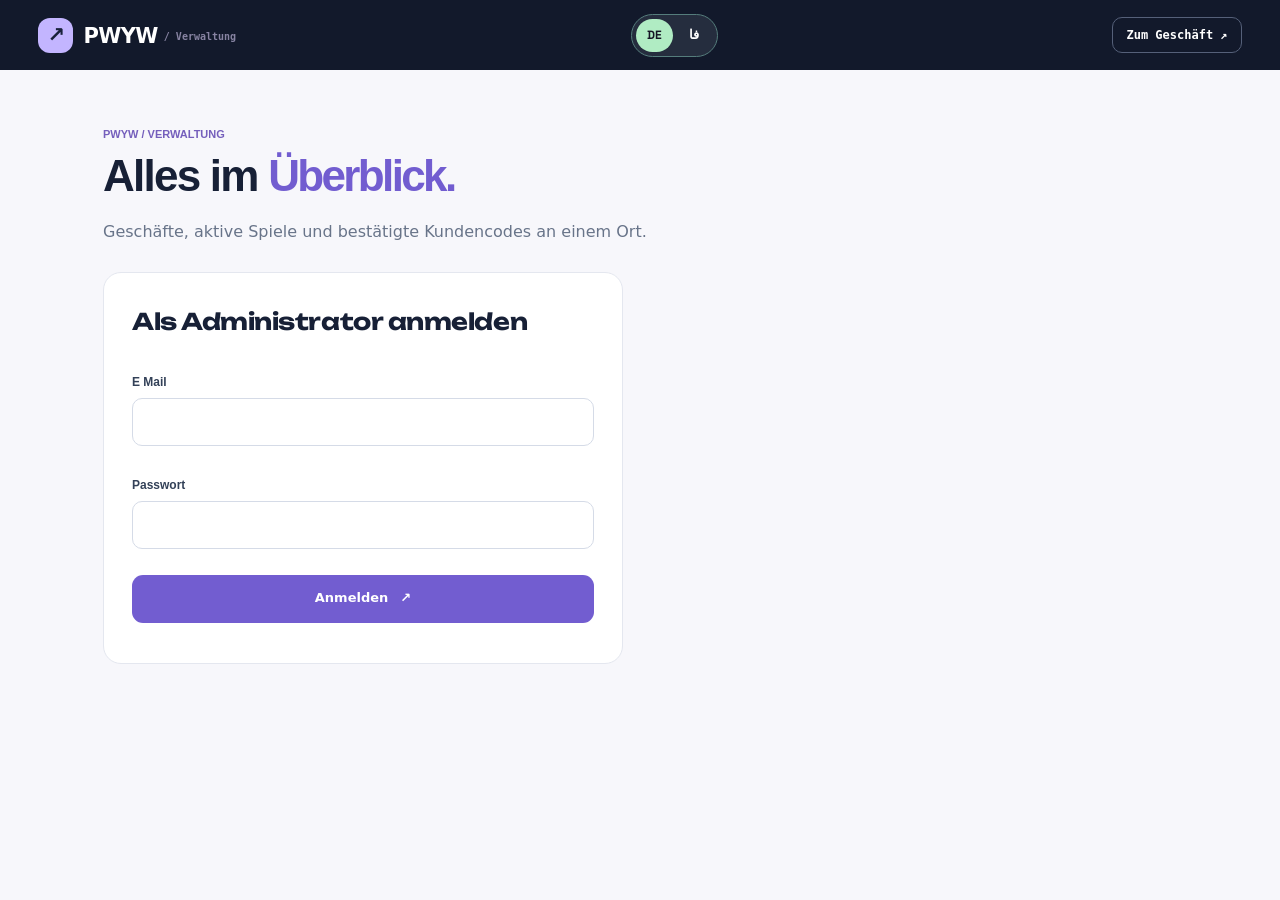
==== commit 87bc8bba: "Apply unified site design tokens and language updates to static/admin.html" ====
--- a/static/admin.html
+++ b/static/admin.html
@@ -1,4 +1,4 @@
-<!doctype html><html lang="de"><head><meta charset="utf-8"><meta name="viewport" content="width=device-width,initial-scale=1"><meta name="robots" content="noindex,nofollow"><title>PWYW Control Room</title><link rel="stylesheet" href="/static/pwyw-control.css"><link rel="stylesheet" href="/static/pwyw-locale.css?v=20261016"><link rel="stylesheet" href="/static/pwyw-experience.css?v=20261016-02"><link rel="stylesheet" href="/static/pwyw-simple.css?v=ux20261018"></head><body class="control"><header class="cr-top"><a href="/" class="cr-logo"><span class="cr-logo-mark">↗</span>PWYW<span class="cr-logo-light"> / Verwaltung</span></a><a href="/dashboard" class="cr-quiet">Zum Geschäft ↗</a></header><main class="cr-content"><div class="cr-eyebrow">PWYW / VERWALTUNG</div><h1>Alles im <i>Überblick.</i></h1><p class="cr-lead">Geschäfte, aktive Spiele und bestätigte Kundencodes an einem Ort.</p>
+<!doctype html><html lang="de"><head><meta charset="utf-8"><meta name="viewport" content="width=device-width,initial-scale=1"><meta name="robots" content="noindex,nofollow"><title>PWYW Control Room</title><link rel="stylesheet" href="/static/pwyw-control.css"><link rel="stylesheet" href="/static/pwyw-locale.css?v=20261016"><link rel="stylesheet" href="/static/pwyw-experience.css?v=20261016-02"><link rel="stylesheet" href="/static/pwyw-simple.css?v=ux20261018"><link rel="stylesheet" href="/static/pwyw-unified.css?v=site20261021-01"></head><body class="control"><header class="cr-top"><a href="/" class="cr-logo"><span class="cr-logo-mark">↗</span>PWYW<span class="cr-logo-light"> / Verwaltung</span></a><a href="/dashboard" class="cr-quiet">Zum Geschäft ↗</a></header><main class="cr-content"><div class="cr-eyebrow">PWYW / VERWALTUNG</div><h1>Alles im <i>Überblick.</i></h1><p class="cr-lead">Geschäfte, aktive Spiele und bestätigte Kundencodes an einem Ort.</p>
 <section id="cr-login" class="cr-login"><h2>Als Administrator anmelden</h2><form id="admin-login"><label>E Mail<input name="email" type="email" autocomplete="username" required></label><label>Passwort<input name="password" type="password" autocomplete="current-password" required minlength="10"></label><button type="submit" class="cr-btn">Anmelden <span>↗</span></button></form><p id="admin-error" role="alert" aria-live="polite"></p></section>
 <section id="cr-app" hidden><div class="cr-flex-head"><span id="admin-user"></span><div><button id="refresh-admin" class="cr-quiet">↻ Aktualisieren</button><button id="admin-logout" class="cr-quiet">Abmelden ↗</button></div></div>
 <div id="cr-stats" class="cr-stats"></div><details id="cr-more-stats" class="cr-more-stats"><summary>Weitere Kennzahlen anzeigen <span>⌄</span></summary><div id="cr-more-stats-content" class="cr-stats"></div></details>
@@ -7,4 +7,4 @@
 <details class="cr-panel cr-detail" id="cr-users-panel"><summary>Benutzerkonten <span aria-hidden="true">⌄</span></summary><label class="cr-search">Konto suchen<input id="cr-user-search" type="search" placeholder="E Mail oder Rolle"></label><div id="cr-users" class="cr-table"></div></details>
 </div>
 <details class="cr-panel cr-security cr-detail"><summary>Passwort ändern <span aria-hidden="true">⌄</span></summary><div><p>Nach der Änderung bitte erneut anmelden.</p></div><form id="change-password"><label>Aktuelles Passwort<input name="old_password" type="password" required minlength="10"></label><label>Neues Passwort<input name="new_password" type="password" required minlength="14" placeholder="At least 14 characters"></label><button type="submit" class="cr-btn">Passwort speichern ↗</button><p id="change-status" role="status"></p></form></details><p class="cr-disclaimer">Revenue-related values are merchant declared. Game starts, claims and redemptions are not an incrementality study.</p>
-</section></main><script defer src="/static/admin.js?v=ux20261018"></script><script defer src="/static/pwyw-native-fa.js?v=20261016-native01"></script><script defer src="/static/pwyw-i18n.js?v=ux20261018"></script></body></html>+</section></main><script defer src="/static/admin.js?v=ux20261018"></script><script defer src="/static/pwyw-native-fa.js?v=20261016-native01"></script><script defer src="/static/pwyw-i18n.js?v=site20261021-01"></script></body></html>
--- a/static/pwyw-simple.css
+++ b/static/pwyw-simple.css
@@ -160,3 +160,125 @@
  .player-v2 .reward-box{padding:13px}
 }
 @media(prefers-reduced-motion:reduce){.studio-v2 *,.player-v2 *{scroll-behavior:auto!important}}
+
+.studio-v2 .studio-quick-actions>*:disabled{opacity:.48;cursor:not-allowed;background:#f5f5f6;color:#65717d}
+.player-v2 #result-other-game{
+ display:block;width:100%;min-height:38px;margin-top:4px;padding:6px;
+ border:0;background:transparent;color:var(--pfg);
+ font:600 12px/1.5 var(--font);opacity:.78;text-decoration:underline;text-underline-offset:4px
+}
+
+
+/* Merchant-first focus: a goal, an offer, and a decision. */
+.studio-v2 .studio-shell{grid-template-columns:210px minmax(0,1fr)}
+.studio-v2 .studio-menu{padding:24px 14px}
+.studio-v2 .studio-content{max-width:1090px;margin-inline:auto;padding:clamp(18px,3vw,40px)}
+.studio-v2 .studio-intro{margin-bottom:16px}
+.studio-v2 .studio-intro .overline,.studio-v2 #workspace-subtitle,
+.studio-v2 .studio-intro #open-play,.studio-v2 .studio-footer{display:none!important}
+.studio-v2 .studio-intro h1{font-size:clamp(24px,2.9vw,34px);letter-spacing:0;line-height:1.3;margin:0}
+.studio-v2 .builder-grid{display:block;max-width:900px}
+.studio-v2 .builder-main{max-width:none;width:100%}
+.studio-v2 .mission-picker{padding:18px 18px 14px;background:transparent;border:0;box-shadow:none}
+.studio-v2 .mission-picker h2{font-size:clamp(20px,2.5vw,25px);letter-spacing:0;line-height:1.4;margin:0 0 18px}
+.studio-v2 .mission-picker>.section-index{display:none}
+.studio-v2 .purpose-options{display:grid;grid-template-columns:repeat(4,minmax(0,1fr));gap:10px}
+.studio-v2 .purpose-option{min-height:106px;padding:12px 8px;display:flex;flex-direction:column;align-items:center;justify-content:center;gap:8px;text-align:center;background:#fff!important;border:1px solid #d8dce7;border-radius:16px;box-shadow:none}
+.studio-v2 .purpose-option:before{display:block;color:#7561b4;font-size:27px;line-height:1}
+.studio-v2 .purpose-option[data-objective=upsell]:before{content:"↗"}
+.studio-v2 .purpose-option[data-objective=return]:before{content:"↺"}
+.studio-v2 .purpose-option[data-objective=refer]:before{content:"♧"}
+.studio-v2 .purpose-option[data-objective=learn]:before{content:"✦"}
+.studio-v2 .purpose-option>span,.studio-v2 .purpose-option small{display:none!important}
+.studio-v2 .purpose-option strong{font:750 clamp(13px,1.3vw,16px)/1.45 'Estedad',Manrope,sans-serif;text-align:center}
+.studio-v2 .purpose-option.active{background:#f2effe!important;border:2px solid #7867cc}
+.studio-v2 #campaign-section{padding:6px 18px 25px!important;margin:0!important;background:transparent;border:0!important;box-shadow:none!important}
+.studio-v2 #campaign-section #campaign-heading,.studio-v2 .customer-journey-intro{display:none!important}
+.studio-v2 #campaign-section .campaign-wizard{margin:0!important}
+.studio-v2 .proposal-card{background:#fff!important;padding:clamp(20px,3vw,30px)!important;border:1px solid #dadfe9!important;border-radius:20px;box-shadow:0 8px 28px #18233708!important}
+.studio-v2 .proposal-card .proposal-eyebrow{font-size:12px;color:#735db1;font-weight:800}
+.studio-v2 .proposal-card h3{font:850 clamp(22px,3.5vw,29px)/1.5 'Estedad',Manrope,sans-serif!important;letter-spacing:0!important;color:#20263a;margin:12px 0 8px!important}
+.studio-v2 #proposal-description[hidden],.studio-v2 .proposal-trust{display:none!important}
+.studio-v2 .proposal-simple-offer{font:500 clamp(14px,1.6vw,16px)/1.75 'Estedad',Manrope,sans-serif!important;color:#556077;margin:0 0 21px!important;max-width:690px;overflow-wrap:anywhere}
+.studio-v2 .proposal-actions{display:flex!important;flex-direction:row!important;gap:10px}
+.studio-v2 .proposal-actions button{width:auto!important;min-height:52px;flex:1;padding:11px 16px;border-radius:12px;font:800 14px/1.4 'Estedad',Manrope,sans-serif!important}
+.studio-v2 #proposal-approve{flex:1.6;background:#7059c9;color:#fff}
+.studio-v2 #proposal-reject{flex:.8;background:#fff;border:1px solid #d6dce8;color:#374456}
+.studio-v2 .proposal-details{margin-top:15px}
+.studio-v2 .proposal-details>summary{list-style:none;cursor:pointer;display:flex;align-items:center;justify-content:space-between;gap:12px;color:#636e83;font:650 12px/1.6 'Estedad',Manrope,sans-serif;padding:10px 0 4px}
+.studio-v2 .proposal-details>summary::-webkit-details-marker{display:none}
+.studio-v2 .proposal-details[open]>summary span{transform:rotate(180deg)}
+.studio-v2 .proposal-details[open] .customer-preview{margin-top:12px}
+.studio-v2 .proposal-details .customer-preview-note{display:none}
+.studio-v2 .proposal-published{padding:18px;background:#f2f0fa}
+.studio-v2 .proposal-published>p{display:none}
+.studio-v2 #studio-quick{max-width:900px;padding:15px 20px;margin-bottom:14px;box-shadow:none}
+.studio-v2 .studio-quick-heading{margin-bottom:8px}
+.studio-v2 .studio-quick-heading p{margin:0;font-size:13px;font-weight:800;color:#365d4d}
+.studio-v2 .studio-quick-actions{display:grid;grid-template-columns:1fr 1fr;gap:9px}
+.studio-v2 .studio-quick-actions>*{min-height:46px;font:750 13px/1.4 'Estedad',Manrope,sans-serif;border-radius:11px}
+.studio-v2 .quick-more{margin-top:8px}
+.studio-v2 .quick-more>summary{display:inline-flex;align-items:center;cursor:pointer;padding:5px 1px;color:#5c677c;font:600 12px/1.5 'Estedad',Manrope,sans-serif}
+.studio-v2 .quick-more-actions{display:flex;gap:8px;flex-wrap:wrap;padding-top:4px}
+.studio-v2 .quick-more-actions button{min-height:43px;background:#f8f9fc;border:1px solid #d5dce6;border-radius:9px;padding:8px 13px;color:#313d50;font:650 12px 'Estedad',Manrope,sans-serif}
+@media(max-width:950px){
+ .studio-v2 .studio-shell{display:block}
+ .studio-v2 .studio-menu{padding:12px;border-bottom:1px solid #d9dce6}
+ .studio-v2 .studio-content{padding:15px 12px}
+ .studio-v2 .mission-picker{padding:14px 4px}
+ .studio-v2 #campaign-section{padding:6px 4px 22px!important}
+ .studio-v2 .purpose-options{grid-template-columns:repeat(2,minmax(0,1fr))}
+ .studio-v2 .purpose-option{min-height:85px;gap:5px}
+ .studio-v2 .purpose-option:before{font-size:22px}
+ .studio-v2 .proposal-actions{flex-direction:column!important}
+ .studio-v2 .proposal-actions button{width:100%!important}
+}
+
+/* Merchant clarity pass: useful reasons, multiple goals, actual game preview. */
+.studio-v2 .goal-explainer{font:500 13px/1.7 'Estedad',Manrope,sans-serif;color:#536078;margin:0 0 16px;max-width:660px}
+.studio-v2 .goal-selection-summary{font:600 12px/1.6 'Estedad',Manrope,sans-serif;color:#62547f;margin:12px 1px 0}
+.studio-v2 .purpose-option{position:relative;min-height:135px!important;gap:6px!important;padding:15px 11px!important}
+.studio-v2 .purpose-option small{
+ display:block!important;font:500 11px/1.55 'Estedad',Manrope,sans-serif!important;
+ color:#647086;text-align:center;max-width:185px;letter-spacing:0;
+}
+.studio-v2 .purpose-option.active:after{content:"✓";position:absolute;top:8px;right:9px;width:20px;height:20px;border-radius:50%;background:#6a56bf;color:white;font:700 12px/20px system-ui;text-align:center}
+html[dir=rtl] .studio-v2 .purpose-option.active:after{right:auto;left:9px}
+.studio-v2 .purpose-option.current{box-shadow:0 0 0 3px #7864c020!important}
+.studio-v2 .merchant-journey{
+ display:flex;align-items:center;gap:7px;flex-wrap:wrap;margin:14px 0;
+ font:700 11px/1.7 'Estedad',Manrope,sans-serif;color:#67708b
+}
+.studio-v2 .merchant-journey b{color:#372b5f}
+.studio-v2 .merchant-preview-link{
+ display:flex;flex-wrap:wrap;align-items:center;gap:7px 14px;margin:10px 0 15px;
+}
+.studio-v2 .merchant-preview-link a{
+ display:inline-flex;align-items:center;justify-content:center;min-height:44px;border-radius:11px;
+ padding:9px 15px;border:1px solid #8b7ac6;background:#f5f2ff;
+ font:800 12px/1.5 'Estedad',Manrope,sans-serif;color:#49368e;text-decoration:none
+}
+.studio-v2 .merchant-preview-link small{font:500 11px/1.6 'Estedad',Manrope,sans-serif;color:#737d90;max-width:380px}
+.studio-v2 .selected-goal-tabs:not([hidden]){display:flex;align-items:center;gap:7px;flex-wrap:wrap;margin:8px 0 15px}
+.studio-v2 .selected-goal-tabs button{
+ border:1px solid #dcdde9;background:#f9f9fc;color:#3a4056;border-radius:11px;
+ min-height:42px;padding:9px 14px;font:750 12px/1.5 'Estedad',Manrope,sans-serif
+}
+.studio-v2 .selected-goal-tabs button.is-current{background:#eee9ff;border-color:#856dc6;color:#463385}
+.studio-v2 .draft-progress{font:500 12px/1.7 'Estedad',Manrope,sans-serif;color:#747d91;margin:0 0 16px}
+.studio-v2 .proposal-card .proposal-eyebrow{font:800 12px/1.6 'Estedad',Manrope,sans-serif!important;color:#66539c}
+.studio-v2 .proposal-card h3{margin-top:12px!important}
+.studio-v2 .proposal-simple-offer{margin-bottom:12px!important}
+.studio-v2 .proposal-published{border:1px solid #dbd3f3}
+.studio-v2 .proposal-published>p{display:block!important;margin:8px auto 15px;max-width:400px}
+.player-v2 #purpose-dial:not([hidden]){display:flex;gap:8px;flex-wrap:wrap;padding:8px 0 14px;justify-content:center}
+.player-v2 #purpose-dial [data-objective]{font-size:12px;min-height:45px;flex:1 1 135px}
+.player-v2 #purpose-dial [data-objective][hidden]{display:none!important}
+@media(max-width:720px){
+ .studio-v2 .purpose-options{grid-template-columns:repeat(2,minmax(0,1fr))!important}
+ .studio-v2 .purpose-option{min-height:129px!important;padding:11px 7px!important}
+ .studio-v2 .purpose-option small{font-size:10px!important}
+ .studio-v2 .merchant-journey{font-size:10px}
+ .studio-v2 .selected-goal-tabs button{flex:1 1 110px}
+ .studio-v2 .merchant-preview-link a{width:100%}
+}
--- a/static/pwyw-unified.css
+++ b/static/pwyw-unified.css
@@ -0,0 +1,270 @@
+/* PWYW ONE SYSTEM 2026: simple, premium, clear on mobile.
+   Shared rhythm: indigo/navy, ivory, a single violet action, readable text. */
+:root{--ux-ink:#172036;--ux-quiet:#667188;--ux-surface:#fff;--ux-bg:#f7f7fb;--ux-purple:#725dd0;--ux-purple-light:#eeeafa;--ux-border:#e4e7ef;--ux-radius:18px}
+:where(.site-simplified,.studio-v2,.control) :is(button,a,summary,input,textarea,select):focus-visible{
+ outline:3px solid #765ce1!important;outline-offset:3px!important
+}
+:where(.site-simplified,.studio-v2,.control) :is(button,a){touch-action:manipulation}
+:where(.site-simplified,.studio-v2,.control) :is(p,h1,h2,h3){overflow-wrap:anywhere}
+:where(.site-simplified,.studio-v2,.control) [hidden]{display:none!important}
+
+/* Public landing — real product, one straightforward journey. */
+body.site-simplified{background:var(--ux-bg);color:var(--ux-ink);font-family:Manrope,'DM Sans',system-ui,sans-serif}
+.site-simplified .site-nav{position:sticky;top:0;height:74px;padding:0 clamp(17px,4vw,60px);background:#12192b;color:#fff;border:0;gap:22px;box-shadow:0 5px 25px #080b1517}
+.site-simplified .brand-glyph{width:36px;height:36px}
+.site-simplified .brand-type{font-size:26px}
+.site-simplified .brand-type small{font-size:9px;padding-top:7px}
+.site-simplified .site-nav nav{gap:25px}
+.site-simplified .site-nav nav a{color:#ccd1df;font-size:12px}
+.site-simplified .nav-link{padding:13px 19px;background:#eeeafd;border-radius:12px;white-space:nowrap;gap:13px;font-size:12px}
+.site-simplified .nav-link span{font-size:15px}
+.site-simplified .hero{min-height:0;background:#12192b;color:#fff;overflow:hidden}
+.site-simplified .hero-grid{max-width:1230px;min-height:580px;padding:54px clamp(19px,4vw,60px) 66px;gap:clamp(24px,5vw,70px);grid-template-columns:minmax(0,.95fr) minmax(0,1.05fr);align-items:center}
+.site-simplified .hero-copy{padding:0;max-width:610px}
+.site-simplified .hero .micro{font:750 11px/1.5 Manrope,sans-serif;color:#c1b4fc;letter-spacing:0}
+.site-simplified .hero h1{font-size:clamp(56px,6.4vw,96px);letter-spacing:-.085em;line-height:1.03;margin:18px 0 22px}
+.site-simplified .hero h1 em{color:#c0afff}
+.site-simplified .period{color:#c0afff}
+.site-simplified .hero-description{font-size:clamp(14px,1.35vw,17px);color:#d0d5e2;line-height:1.8;max-width:510px}
+.site-simplified .hero-actions{margin-top:27px;gap:22px}
+.site-simplified .btn-main{padding:16px 20px;min-height:53px;background:#c3b5ff;color:#171e33;border-radius:13px;gap:22px;box-shadow:none!important;font-size:13px;white-space:normal;text-align:center}
+.site-simplified .btn-main:hover{transform:translateY(-1px);background:#d0c5ff}
+.site-simplified .btn-main span{font-size:17px}
+.site-simplified .btn-text{font-size:13px;font-weight:800;color:#f2edff;border-bottom:1px solid #6a6a88;padding:10px 1px}
+.site-simplified .hero-simple-note{margin-top:23px;font-size:12px;color:#aeb6ca}
+.site-simplified .hero-visual{min-height:0;display:block}
+.site-simplified .hero-showcase{width:min(100%,480px);margin-inline:auto;overflow:hidden;border-radius:27px;border:1px solid #ffffff2c;background:#242b43;box-shadow:0 24px 65px #080d1c70}
+.site-simplified .showcase-top{min-height:52px;display:flex;align-items:center;gap:10px;padding:12px 17px;color:#e6e7f4;font-size:12px;font-weight:750}
+.site-simplified .showcase-dot{width:8px;height:8px;background:#c5baff;border-radius:50%}
+.site-simplified .showcase-badge{margin-inline-start:auto;border:1px solid #ffffff35;padding:5px 9px;border-radius:999px;font-size:10px;color:#cad0e8}
+.site-simplified .showcase-art{display:block;width:100%;height:auto;aspect-ratio:1.45;object-fit:cover}
+.site-simplified .showcase-info{padding:17px;display:grid;grid-template-columns:minmax(0,1fr) auto;gap:4px 18px;align-items:center}
+.site-simplified .showcase-info>span{color:#bec6d9;font-size:10px;grid-column:1}
+.site-simplified .showcase-info strong{font-size:19px;grid-column:1;color:#fff}
+.site-simplified .showcase-info a{grid-column:2;grid-row:1/3;align-self:center;background:#c5b7ff;color:#1b2042;border-radius:11px;padding:12px;font-weight:850;font-size:11px}
+.site-simplified .simple-how,.site-simplified .simple-goals,.site-simplified .simple-demo,.site-simplified .simple-closing{max-width:1210px;margin:auto;padding:clamp(48px,6vw,83px) clamp(20px,4vw,55px)}
+.site-simplified .simple-section-head{max-width:740px;margin-bottom:28px}
+.site-simplified .simple-section-head>span,.site-simplified .simple-index{font-size:11px;color:#7561b3;font-weight:850;letter-spacing:0}
+.site-simplified .simple-section-head h2,.site-simplified .simple-demo h2,.site-simplified .simple-closing h2{font-size:clamp(30px,4vw,46px);line-height:1.23;letter-spacing:-.045em;margin:11px 0 13px;font-weight:850}
+.site-simplified .simple-section-head>p,.site-simplified .simple-demo-copy>p,.site-simplified .simple-closing>p{font-size:15px;line-height:1.8;color:#5e697e;max-width:550px}
+.site-simplified .simple-steps{display:grid;grid-template-columns:repeat(3,minmax(0,1fr));gap:13px}
+.site-simplified .simple-step{padding:25px;min-height:160px;background:#fff;border:1px solid var(--ux-border);border-radius:18px}
+.site-simplified .simple-step>span{display:inline-flex;align-items:center;justify-content:center;width:38px;height:38px;background:var(--ux-purple-light);color:var(--ux-purple);border-radius:11px;font-weight:900;font-size:12px}
+.site-simplified .simple-step h3{font-size:19px;margin:15px 0 7px;letter-spacing:-.02em;font-weight:850}
+.site-simplified .simple-step p{font-size:13px;line-height:1.75;color:var(--ux-quiet)}
+.site-simplified .simple-goals{padding-top:22px}
+.site-simplified .simple-goal-grid{display:grid;grid-template-columns:repeat(4,minmax(0,1fr));gap:12px}
+.site-simplified .simple-goal-card{padding:20px;min-height:235px;background:#fff;border:1px solid var(--ux-border);border-radius:18px;display:flex;flex-direction:column;gap:9px;transition:transform .15s,border-color .15s}
+.site-simplified .simple-goal-card:hover{transform:translateY(-2px);border-color:#b6a4ea}
+.site-simplified .simple-goal-icon{display:grid;place-items:center;background:#f0edfb;color:#6e54be;font-size:22px;border-radius:13px;width:47px;height:47px}
+.site-simplified .simple-goal-card h3{font-size:18px;line-height:1.45;margin:8px 0 0;font-weight:850;letter-spacing:-.02em}
+.site-simplified .simple-goal-card p{font-size:12px;line-height:1.75;color:var(--ux-quiet);flex:1}
+.site-simplified .goal-action{margin-top:10px;color:var(--ux-purple);font-size:12px;font-weight:850}
+.site-simplified .simple-demo{display:grid;grid-template-columns:minmax(0,.92fr) minmax(0,1.08fr);gap:35px;align-items:center}
+.site-simplified .simple-demo-copy>.btn-main{margin-top:22px}
+.site-simplified .simple-demo-copy>small{display:block;margin-top:13px;font-size:11px;color:#68758d}
+.site-simplified .simple-demo-art{position:relative;border-radius:21px;overflow:hidden;min-height:290px;background:#222b46}
+.site-simplified .simple-demo-art img{display:block;width:100%;height:100%;min-height:290px;object-fit:cover}
+.site-simplified .simple-demo-tile{position:absolute;bottom:15px;right:15px;background:#fff;color:#1d2340;padding:11px 17px;border-radius:12px;display:flex;align-items:center;gap:9px}
+.site-simplified .simple-demo-tile b{font-size:25px;color:#6c53bf}
+.site-simplified .simple-demo-tile span{font-size:11px;font-weight:700}
+.site-simplified .simple-closing{text-align:center;max-width:none;background:#eeeafd;padding:62px 18px 72px}
+.site-simplified .simple-closing h2{margin:0 0 12px}
+.site-simplified .simple-closing>p{margin:auto}
+.site-simplified .simple-closing .btn-main{margin-top:24px;background:#725dd0;color:#fff}
+.site-simplified .simple-closing .btn-main:hover{background:#6450bc}
+.site-simplified .site-footer{min-height:80px;padding:20px clamp(20px,4vw,60px);background:#12192b;color:#bbc4d6;border:0;gap:15px;font-size:11px}
+.site-simplified .footer-word{font-size:26px;color:#fff}
+.site-simplified .site-footer span{font-size:10px}
+html[dir="rtl"] .site-simplified .hero-copy,html[dir="rtl"] .site-simplified .simple-section-head{text-align:right}
+
+/* Merchant sign-in: fast entry without full-height decorative marketing wall. */
+.studio-v2{--ux-active:#725dd0;background:var(--ux-bg)!important;color:var(--ux-ink)}
+.studio-v2 .studio-top{height:70px;background:#12192b;color:#fff;border:0;padding-inline:clamp(17px,3vw,44px)}
+.studio-v2 .identity-word{font-size:19px}
+.studio-v2 .identity-word small{font-size:9px;opacity:.7}
+.studio-v2 .studio-top-right{gap:13px;font-size:11px}
+.studio-v2 .pilot-label{display:none}
+.studio-v2 .studio-top-right #logout{background:transparent!important;border:1px solid #758098!important;border-radius:11px;padding:9px 13px;color:#fff}
+.studio-v2 .studio-auth{min-height:calc(100dvh - 70px);display:grid;grid-template-columns:minmax(0,.87fr) minmax(0,1.13fr);max-width:1140px;margin:0 auto;gap:38px;padding:clamp(20px,5vw,65px)}
+.studio-v2 .studio-auth-art{min-height:480px;border-radius:25px;background:#eeeafb;padding:clamp(30px,4vw,55px);justify-content:center;overflow:hidden;color:#242044}
+.studio-v2 .studio-auth-art::after{font-size:245px;bottom:-35px;right:-50px;color:#d1c8fa;opacity:.5;-webkit-text-stroke:0}
+.studio-v2 .studio-auth-art>span{font:750 12px/1.5 Manrope,sans-serif;color:#7258bb;letter-spacing:0}
+.studio-v2 .studio-auth-art h1{font:900 clamp(32px,4.2vw,55px)/1.1 Manrope,sans-serif;letter-spacing:-.055em;margin:25px 0 19px}
+.studio-v2 .studio-auth-art h1 em{color:#725dd0;-webkit-text-stroke:0}
+.studio-v2 .studio-auth-art p{max-width:350px;font:500 14px/1.85 Manrope,sans-serif;color:#575176}
+.studio-v2 .studio-auth-box{background:#fff;border:1px solid var(--ux-border);border-radius:24px;box-shadow:0 16px 45px #1e25300b;max-width:540px;align-self:center;padding:clamp(25px,4vw,48px)}
+.studio-v2 .mode-toggle{gap:17px;margin:0 0 25px}
+.studio-v2 .mode-toggle button{font:750 12px/1.5 Manrope,sans-serif;padding:9px 0;border-color:transparent;color:#6c7484}
+.studio-v2 .mode-toggle button.active{color:#604cb5;border-bottom:2px solid #725dd0}
+.studio-v2 .studio-auth-box h2{font:850 clamp(22px,3vw,30px)/1.3 Manrope,sans-serif;margin:0 0 8px;letter-spacing:-.025em}
+.studio-v2 .studio-auth-box>p{font:500 13px/1.7 Manrope,sans-serif;color:#667185;margin:0 0 22px}
+.studio-v2 .studio-auth-box label{font:700 12px/1.5 Manrope,sans-serif;gap:8px;margin-bottom:15px}
+.studio-v2 .studio-auth-box input{font-size:14px;border:1px solid #d3d8e3;border-radius:11px;min-height:51px;background:#fff;box-shadow:none}
+.studio-v2 .studio-auth-box input:focus{border-color:#8d78d5}
+.studio-v2 .studio-auth-box .solid-btn{width:100%;justify-content:center;border:0;border-radius:11px;background:#725dd0;color:#fff;min-height:52px;box-shadow:none;font:800 13px Manrope,sans-serif}
+.studio-v2 .studio-auth-box .helper{margin-top:18px;color:#8790a0;font-size:10px;line-height:1.6}
+
+/* Merchant day-to-day workspace: large labels, clear goals, progressive options. */
+.studio-v2 .studio-shell{background:var(--ux-bg);grid-template-columns:205px minmax(0,1fr)}
+.studio-v2 .studio-menu{background:#f0eef8;border:0;border-inline-end:1px solid var(--ux-border);padding:25px 13px}
+.studio-v2 .menu-title{font:750 11px/1.5 Manrope,sans-serif;letter-spacing:0;color:#68728b}
+.studio-v2 .menu-title button{background:#725dd0;color:#fff;border:0;border-radius:12px;width:35px;height:35px}
+.studio-v2 .brand-nav{border:1px solid transparent;background:transparent;color:#283149;border-radius:11px;font:750 12px Manrope,sans-serif}
+.studio-v2 .brand-nav.active{background:#e1dafb;color:#39237e;border-color:#c9bdf4}
+.studio-v2 .brand-dot{border:0;background:#765ed0}
+.studio-v2 .menu-end{border-color:#d6cfea;color:#76809a;font-size:10px}
+.studio-v2 .studio-content{max-width:1060px;margin-inline:auto;padding:clamp(22px,3.5vw,42px)!important}
+.studio-v2 .studio-intro{margin-bottom:18px}
+.studio-v2 .studio-intro h1{font:850 clamp(24px,3vw,35px)/1.2 'Estedad',Manrope,sans-serif;letter-spacing:-.03em}
+.studio-v2 .studio-settings-trigger,.studio-v2 .mini-link{min-height:43px;border:1px solid #dddfee!important;background:#fff;border-radius:11px;padding:10px 15px;color:#4c5472;font-weight:750}
+.studio-v2 .studio-quick{background:#fff;border:1px solid var(--ux-border);border-radius:17px;box-shadow:none;margin-bottom:18px}
+.studio-v2 .studio-quick-actions .quick-primary{background:#725dd0!important;border-color:#725dd0!important}
+.studio-v2 .studio-quick-actions>*{border-radius:11px;font-weight:750}
+.studio-v2 .builder-grid{max-width:940px}
+.studio-v2 .mission-picker{background:transparent!important;border:0!important;border-radius:0;padding:10px 0 22px!important;margin:0!important}
+.studio-v2 .mission-picker h2{font:850 clamp(21px,3vw,28px)/1.35 'Estedad',Manrope,sans-serif;margin:0 0 7px}
+.studio-v2 .goal-explainer{color:#697286!important;font-size:13px!important}
+.studio-v2 .purpose-options{grid-template-columns:repeat(2,minmax(0,1fr))!important;gap:12px}
+.studio-v2 .purpose-option{align-items:flex-start!important;justify-content:center!important;min-height:116px!important;text-align:start!important;padding:16px!important;gap:4px!important;background:#fff!important;border:1px solid var(--ux-border)!important;border-radius:17px!important;box-shadow:none!important;transform:none!important}
+.studio-v2 .purpose-option::before{font-size:20px!important;color:#806acc!important}
+.studio-v2 .purpose-option>strong{font:800 16px/1.5 'Estedad',Manrope,sans-serif;text-align:start!important}
+.studio-v2 .purpose-option>small{display:block!important;font:500 11px/1.65 'Estedad',Manrope,sans-serif!important;text-align:start!important;max-width:none!important;color:#6b7489}
+.studio-v2 .purpose-option.active{background:#f3effe!important;border:2px solid #7962d4!important}
+.studio-v2 .purpose-option.current{box-shadow:0 0 0 2px #aa9ded44!important}
+.studio-v2 .purpose-option.active::after{background:#725dd0}
+.studio-v2 #campaign-section{max-width:940px!important;padding:2px 0 26px!important}
+.studio-v2 .proposal-card{background:#fff;border:1px solid var(--ux-border)!important;border-radius:19px!important;box-shadow:0 9px 27px #151d2a0b!important}
+.studio-v2 .proposal-card h3{font:850 clamp(21px,3vw,27px)/1.4 'Estedad',Manrope,sans-serif!important}
+.studio-v2 .proposal-card .proposal-eyebrow{color:#7563b9}
+.studio-v2 .proposal-simple-offer{color:#667085!important}
+.studio-v2 .proposal-actions{gap:10px}
+.studio-v2 #proposal-approve{background:#725dd0!important;color:#fff;border:0!important}
+.studio-v2 #proposal-reject{background:#fff;border:1px solid var(--ux-border)}
+.studio-v2 .merchant-journey{color:#778195;font-size:11px}
+.studio-v2 .merchant-preview-link a{background:#f0ecfc;border-color:#c9b9f8;color:#4b378e}
+.studio-v2 .selected-goal-tabs button.is-current{background:#e9e2ff;color:#503aa5;border-color:#9a89dc}
+.studio-v2 .studio-settings-dialog{border-radius:20px!important;background:#fff;box-shadow:0 25px 90px #11182730}
+.studio-v2 .studio-settings-dialog :is(input,select,textarea){border:1px solid #d2d8e5!important;border-radius:11px!important;min-height:46px;background:#fff}
+.studio-v2 .builder-panel,.studio-v2 .campaign-editor,.studio-v2 .studio-settings-content{border-radius:15px}
+.studio-v2 .theme-tile{border-radius:12px}
+.studio-v2 .solid-btn{background:#725dd0;color:#fff;border:0;border-radius:11px;box-shadow:none;min-height:49px;font:800 12px 'Estedad',Manrope,sans-serif}
+.studio-v2 .solid-btn:hover{transform:translateY(-1px)}
+.studio-v2 .theme-tile.active{border-color:#725dd0;box-shadow:0 0 0 1px #725dd0}
+.studio-v2 .metrics-panel{background:#f3f0ff;border:1px solid #e3dcf8;border-radius:15px}
+.studio-v2 .redeem-widget{background:#f7f7fe;border:1px solid #e4e3ee;border-radius:15px}
+
+/* Admin is part of the same product, not a separate visual identity. */
+body.control{background:var(--ux-bg);color:var(--ux-ink);font-family:'Estedad',Manrope,Inter,system-ui,sans-serif}
+.control .cr-top{height:70px;background:#12192b;color:#fff;border:0;padding:0 clamp(17px,3vw,45px)}
+.control .cr-logo{font-size:21px;letter-spacing:-.03em}
+.control .cr-logo-mark{background:#c3b5ff;color:#19213b;border-radius:12px;margin-inline-end:10px}
+.control .cr-logo-light{color:#b9b1d5;letter-spacing:0;font-size:10px}
+.control .cr-top>.cr-quiet{border:1px solid #556079;background:transparent;border-radius:10px;padding:10px 13px;font-size:12px}
+.control .cr-content{max-width:1150px;padding:clamp(24px,5vw,58px) clamp(16px,3vw,38px)}
+.control .cr-eyebrow{font:700 11px Manrope,sans-serif;color:#755fbc;letter-spacing:0}
+.control .cr-content h1{font:850 clamp(29px,4vw,44px)/1.25 'Estedad',Manrope,sans-serif;letter-spacing:-.04em;margin:8px 0 12px}
+.control .cr-content h1 i{font:inherit;color:#725dd0}
+.control .cr-lead{color:#687489;font-size:14px;line-height:1.8;max-width:590px}
+.control .cr-login,.control .cr-panel{background:#fff;border:1px solid var(--ux-border);border-radius:18px;box-shadow:none}
+.control .cr-login{max-width:520px;padding:28px;margin:27px 0}
+.control .cr-login h2{font-size:23px;letter-spacing:-.02em}
+.control .cr-login label,.control .cr-security label{font:700 12px 'Estedad',Manrope,sans-serif;color:#334158;letter-spacing:0}
+.control .cr-login input,.control .cr-security input{border:1px solid #d5dbe7;background:#fff;border-radius:10px;min-height:48px}
+.control .cr-btn{background:#725dd0;color:#fff;border:0;border-radius:11px;justify-content:center;gap:12px;letter-spacing:0;min-height:48px;font-size:13px}
+.control .cr-flex-head{font:600 12px Manrope,sans-serif;flex-wrap:wrap}
+.control .cr-flex-head .cr-quiet{border:1px solid #d7ddeb;border-radius:10px;color:#354056;background:#fff}
+.control .cr-stats{gap:12px;margin:18px 0 20px}
+.control .cr-stats>div{background:#fff;color:#202c43;min-height:125px;padding:21px;border-radius:16px;border:1px solid var(--ux-border)}
+.control .cr-stats span{font:700 12px 'Estedad',Manrope,sans-serif;color:#68758b}
+.control .cr-stats strong{font-size:clamp(29px,4vw,39px);letter-spacing:-.035em;color:#6954c5}
+.control .cr-more-stats>summary,.control .cr-detail>summary{font:750 13px 'Estedad',Manrope,sans-serif;color:#29364d}
+.control .cr-detail{border-radius:17px}
+.control .cr-search input{background:#f9f9fc;border-color:#dae0eb}
+.control .cr-table th{color:#7a8394}
+.control .cr-table td{color:#364158}
+.control .cr-disclaimer{font:500 11px/1.7 'Estedad',Manrope,sans-serif;color:#8792a4}
+.control .cr-security{margin-top:14px}
+
+/* Basic visual consistency between site and customer play, without overriding merchant-selected themes. */
+.player-v2 .play-header{border-color:color-mix(in srgb,var(--world-ink),transparent 86%)}
+.player-v2 .play-nav{box-shadow:none}
+@media(max-width:900px){
+ .site-simplified .site-nav nav{display:none}
+ .site-simplified .hero-grid{grid-template-columns:1fr;gap:28px;min-height:0;padding-block:53px}
+ .site-simplified .hero-copy{max-width:680px}
+ .site-simplified .hero h1{font-size:clamp(58px,10vw,95px)}
+ .site-simplified .hero-visual{max-width:610px;width:100%;margin-inline:auto}
+ .site-simplified .simple-goal-grid{grid-template-columns:repeat(2,minmax(0,1fr))}
+ .site-simplified .simple-demo{grid-template-columns:1fr}
+ .site-simplified .simple-steps{grid-template-columns:repeat(3,minmax(0,1fr))}
+ .studio-v2 .studio-auth{grid-template-columns:1fr;max-width:650px;gap:14px;padding:20px}
+ .studio-v2 .studio-auth-art{min-height:0;padding:20px 24px;border-radius:18px}
+ .studio-v2 .studio-auth-art::after{font-size:112px}
+ .studio-v2 .studio-auth-art h1{font-size:30px;margin:8px 0}
+ .studio-v2 .studio-auth-art p{font-size:12px}
+ .studio-v2 .studio-auth-box{max-width:none;width:100%;padding:25px}
+ .studio-v2 .studio-shell{display:block}
+ .studio-v2 .studio-menu{padding:12px;border-inline-end:0;border-bottom:1px solid var(--ux-border)}
+ .studio-v2 .studio-content{padding:18px 14px!important}
+ .control .cr-stats{grid-template-columns:repeat(3,minmax(0,1fr))}
+}
+@media(max-width:640px){
+ .site-simplified .site-nav{height:65px;gap:7px;padding:0 16px}
+ .site-simplified .brand-glyph{width:30px;height:30px}
+ .site-simplified .brand-type{font-size:23px}
+ .site-simplified .brand-type small{font-size:8px}
+ .site-simplified .nav-link{font-size:11px;padding:11px 12px;gap:6px}
+ .site-simplified .hero-grid{padding:39px 19px 46px;gap:28px}
+ .site-simplified .hero h1{font-size:clamp(50px,12vw,68px);margin:15px 0 18px}
+ .site-simplified .hero-description{font-size:14px}
+ .site-simplified .hero-actions{gap:13px;margin-top:22px}
+ .site-simplified .btn-main{min-height:48px;padding:13px 17px;font-size:12px}
+ .site-simplified .hero-simple-note{margin-top:19px}
+ .site-simplified .hero-showcase{border-radius:19px}
+ .site-simplified .showcase-art{aspect-ratio:1.55}
+ .site-simplified .showcase-info{padding:13px}
+ .site-simplified .showcase-info strong{font-size:16px}
+ .site-simplified .showcase-info a{font-size:10px}
+ .site-simplified .simple-how,.site-simplified .simple-goals,.site-simplified .simple-demo{padding:46px 18px 16px}
+ .site-simplified .simple-steps{grid-template-columns:1fr;gap:9px}
+ .site-simplified .simple-step{min-height:0;padding:17px;display:grid;grid-template-columns:43px 1fr;gap:2px 10px;align-items:center}
+ .site-simplified .simple-step>span{grid-row:1/3}
+ .site-simplified .simple-step h3{font-size:16px;margin:0}
+ .site-simplified .simple-step p{font-size:12px}
+ .site-simplified .simple-section-head{margin-bottom:20px}
+ .site-simplified .simple-section-head h2,.site-simplified .simple-demo h2,.site-simplified .simple-closing h2{font-size:clamp(27px,8vw,35px)}
+ .site-simplified .simple-goal-grid{grid-template-columns:1fr;gap:9px}
+ .site-simplified .simple-goal-card{min-height:0;padding:17px;gap:6px}
+ .site-simplified .simple-goal-card h3{font-size:17px}
+ .site-simplified .simple-goal-card p{font-size:12px}
+ .site-simplified .simple-demo{gap:24px;padding-bottom:48px}
+ .site-simplified .simple-demo-art,.site-simplified .simple-demo-art img{min-height:220px}
+ .site-simplified .simple-closing{padding:47px 18px}
+ .site-simplified .site-footer{flex-wrap:wrap;gap:9px;padding:22px}
+ .studio-v2 .studio-top{height:64px;padding:0 13px}
+ .studio-v2 .studio-top-right{gap:7px}
+ .studio-v2 .studio-auth{padding:12px;gap:12px}
+ .studio-v2 .studio-auth-art{padding:16px}
+ .studio-v2 .studio-auth-art h1{font-size:25px}
+ .studio-v2 .studio-auth-art p{display:none}
+ .studio-v2 .studio-auth-box{border-radius:17px;padding:21px}
+ .studio-v2 .mission-picker{padding:10px 0 15px!important}
+ .studio-v2 .purpose-options{grid-template-columns:repeat(2,minmax(0,1fr))!important;gap:8px}
+ .studio-v2 .purpose-option{min-height:133px!important;padding:12px!important}
+ .studio-v2 .purpose-option>strong{font-size:14px}
+ .studio-v2 .purpose-option>small{font-size:10px!important}
+ .studio-v2 .purpose-option::before{font-size:19px!important}
+ .studio-v2 .studio-intro h1{font-size:24px}
+ .control .cr-top{padding:0 15px}
+ .control .cr-content{padding:23px 14px}
+ .control .cr-content h1{font-size:31px}
+ .control .cr-lead{font-size:13px}
+ .control .cr-stats{grid-template-columns:repeat(2,minmax(0,1fr))}
+ .control .cr-login{padding:20px}
+ .control .cr-stats>div{min-height:108px;padding:14px}
+ .control .cr-stats strong{font-size:30px}
+}
+@media(prefers-reduced-motion:reduce){
+ .site-simplified *,.studio-v2 *,.control *{animation-duration:.01ms!important;transition-duration:.01ms!important;scroll-behavior:auto!important}
+}
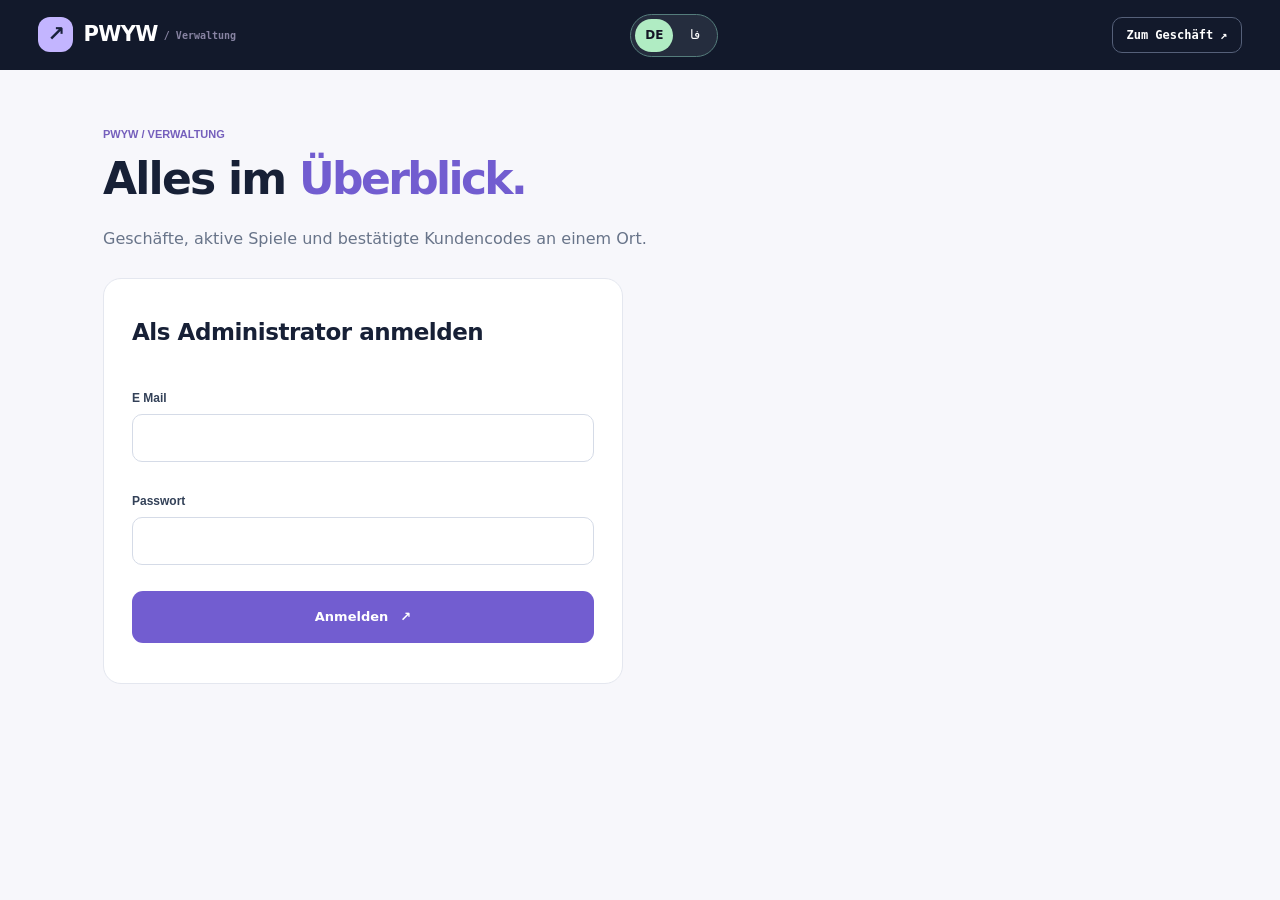
==== commit 313a68a6: "Apply unified typography and progressive responsive design to static/admin.html" ====
--- a/static/admin.html
+++ b/static/admin.html
@@ -1,4 +1,4 @@
-<!doctype html><html lang="de"><head><meta charset="utf-8"><meta name="viewport" content="width=device-width,initial-scale=1"><meta name="robots" content="noindex,nofollow"><title>PWYW Control Room</title><link rel="stylesheet" href="/static/pwyw-control.css"><link rel="stylesheet" href="/static/pwyw-locale.css?v=20261016"><link rel="stylesheet" href="/static/pwyw-experience.css?v=20261016-02"><link rel="stylesheet" href="/static/pwyw-simple.css?v=ux20261018"><link rel="stylesheet" href="/static/pwyw-unified.css?v=site20261021-01"></head><body class="control"><header class="cr-top"><a href="/" class="cr-logo"><span class="cr-logo-mark">↗</span>PWYW<span class="cr-logo-light"> / Verwaltung</span></a><a href="/dashboard" class="cr-quiet">Zum Geschäft ↗</a></header><main class="cr-content"><div class="cr-eyebrow">PWYW / VERWALTUNG</div><h1>Alles im <i>Überblick.</i></h1><p class="cr-lead">Geschäfte, aktive Spiele und bestätigte Kundencodes an einem Ort.</p>
+<!doctype html><html lang="de"><head><meta charset="utf-8"><meta name="viewport" content="width=device-width,initial-scale=1"><meta name="robots" content="noindex,nofollow"><title>PWYW Control Room</title><link rel="stylesheet" href="/static/pwyw-control.css"><link rel="stylesheet" href="/static/pwyw-locale.css?v=20261016"><link rel="stylesheet" href="/static/pwyw-experience.css?v=20261016-02"><link rel="stylesheet" href="/static/pwyw-simple.css?v=ux20261018"><link rel="stylesheet" href="/static/pwyw-unified.css?v=site20261021-01"><link rel="stylesheet" href="/static/pwyw-next.css?v=20261023-final"></head><body class="control"><header class="cr-top"><a href="/" class="cr-logo"><span class="cr-logo-mark">↗</span>PWYW<span class="cr-logo-light"> / Verwaltung</span></a><a href="/dashboard" class="cr-quiet">Zum Geschäft ↗</a></header><main class="cr-content"><div class="cr-eyebrow">PWYW / VERWALTUNG</div><h1>Alles im <i>Überblick.</i></h1><p class="cr-lead">Geschäfte, aktive Spiele und bestätigte Kundencodes an einem Ort.</p>
 <section id="cr-login" class="cr-login"><h2>Als Administrator anmelden</h2><form id="admin-login"><label>E Mail<input name="email" type="email" autocomplete="username" required></label><label>Passwort<input name="password" type="password" autocomplete="current-password" required minlength="10"></label><button type="submit" class="cr-btn">Anmelden <span>↗</span></button></form><p id="admin-error" role="alert" aria-live="polite"></p></section>
 <section id="cr-app" hidden><div class="cr-flex-head"><span id="admin-user"></span><div><button id="refresh-admin" class="cr-quiet">↻ Aktualisieren</button><button id="admin-logout" class="cr-quiet">Abmelden ↗</button></div></div>
 <div id="cr-stats" class="cr-stats"></div><details id="cr-more-stats" class="cr-more-stats"><summary>Weitere Kennzahlen anzeigen <span>⌄</span></summary><div id="cr-more-stats-content" class="cr-stats"></div></details>
--- a/static/pwyw-next.css
+++ b/static/pwyw-next.css
@@ -0,0 +1,107 @@
+/* PWYW — calm, high-contrast product design across landing, studio, player and admin.
+   Prefer privacy-safe installed font stacks over loading visitors' fonts from external CDNs. */
+:root{--p-font:"Segoe UI Variable Text","Aptos","SF Pro Text",-apple-system,BlinkMacSystemFont,system-ui,sans-serif;
+--p-persian:"Vazirmatn","Noto Sans Arabic","Noto Naskh Arabic",Tahoma,sans-serif;
+--p-ink:#18243c;--p-muted:#65738a;--p-purple:#6552bc;--p-cloud:#f6f7fb;--p-line:#e4e8f0}
+html{font-synthesis:none}
+:is(.site-simplified,.studio-v2,.player-v2,.control){font-family:var(--p-font);font-size:14px;line-height:1.7;text-rendering:optimizeLegibility;-webkit-font-smoothing:antialiased}
+html[lang="fa"] :is(.site-simplified,.studio-v2,.player-v2,.control),
+:is(.site-simplified,.studio-v2,.player-v2,.control) [lang="fa"]{
+ font-family:var(--p-persian);font-feature-settings:"kern" 1;line-height:1.9;letter-spacing:0!important}
+:is(.site-simplified,.studio-v2,.player-v2,.control) :is(h1,h2,h3,strong,b,button){
+ font-family:inherit}
+:is(.site-simplified,.studio-v2,.player-v2,.control) :is(button,input,select,textarea){
+ font-family:inherit}
+:is(.site-simplified,.studio-v2,.player-v2,.control) :is(button,a,input,select,textarea,summary):focus-visible{
+ outline:3px solid #b19fff!important;outline-offset:3px!important}
+.site-simplified .hero-grid{gap:clamp(30px,5vw,75px)}
+.site-simplified .hero h1{font-family:var(--p-font);font-weight:820;letter-spacing:-.06em;text-wrap:balance}
+html[lang=fa] .site-simplified .hero h1{font-family:var(--p-persian);letter-spacing:-.02em!important;line-height:1.55}
+.site-simplified .hero-showcase{transform:rotate(-1.6deg);transition:transform .22s ease}
+.site-simplified .hero-showcase:hover{transform:rotate(0)}
+.site-simplified .simple-goal-card{transition:transform .2s,border-color .2s,box-shadow .2s}
+.site-simplified .simple-goal-card:hover{box-shadow:0 12px 30px #30315614}
+.site-simplified .simple-step h3,.site-simplified .simple-goal-card h3{font-family:inherit;font-weight:800}
+.studio-v2{background:var(--p-cloud)!important}
+.studio-v2 .reward-hub-header{background:linear-gradient(122deg,#181f3c 0%,#292448 88%);box-shadow:0 18px 40px #151b3b1f}
+.studio-v2 .reward-hub-header h2{font-family:inherit;font-weight:860;letter-spacing:-.025em}
+.studio-v2 .reward-hub-header p{color:#d4d6e8}
+.studio-v2 .reward-portal-button{background:#d5c8ff;box-shadow:0 4px 13px #12133238}
+.studio-v2 .reward-onboarding{display:grid;grid-template-columns:repeat(3,minmax(0,1fr));gap:9px;margin:0 0 16px}
+.studio-v2 .reward-onboarding>div{display:grid;grid-template-columns:32px 1fr;align-content:center;column-gap:11px;row-gap:2px;padding:15px 16px;min-height:83px;background:#fff;border:1px solid var(--p-line);border-radius:15px}
+.studio-v2 .reward-onboarding>div>span{grid-row:1/3;display:grid;place-items:center;width:31px;height:31px;border-radius:9px;background:#ede9ff;color:#7056ba;font-weight:850;font-size:11px}
+.studio-v2 .reward-onboarding strong{font:850 13px/1.5 var(--p-font);color:var(--p-ink)}
+.studio-v2 .reward-onboarding small{font:500 11px/1.5 var(--p-font);color:var(--p-muted)}
+html[lang=fa] .studio-v2 .reward-onboarding :is(strong,small){font-family:var(--p-persian)}
+.studio-v2 .reward-overview{display:grid;grid-template-columns:repeat(4,minmax(0,1fr));gap:9px;margin:0 0 15px}
+.studio-v2 .reward-overview>div{padding:15px;background:#fff;border:1px solid var(--p-line);border-radius:15px;display:flex;flex-direction:column;gap:5px;min-width:0}
+.studio-v2 .reward-overview span{font:650 11px/1.6 var(--p-font);color:var(--p-muted)}
+.studio-v2 .reward-overview strong{font:850 clamp(17px,2.3vw,25px)/1.5 var(--p-font);color:#453a92;overflow-wrap:anywhere;font-variant-numeric:tabular-nums}
+html[lang=fa] .studio-v2 .reward-overview :is(span,strong){font-family:var(--p-persian)}
+.studio-v2 .reward-action-status:empty{display:none}
+.studio-v2 .reward-action-status:not(:empty){margin:10px 0 14px;border:1px solid #dbd4fa;border-radius:12px;padding:12px 15px;color:#4d398c;background:#f5f1ff;font-size:12px}
+.studio-v2 .reward-action-status.error{border-color:#f5d0d2;background:#fff5f5;color:#ac2f45}
+.studio-v2 .reward-panel{box-shadow:0 4px 20px #24284907;border-radius:19px}
+.studio-v2 .reward-section-heading h3{font-family:inherit;font-weight:850;line-height:1.5}
+.studio-v2 .reward-template{position:relative;background:#fbfbff;border-radius:15px;box-shadow:none;transition:transform .16s,border-color .16s,background .16s}
+.studio-v2 .reward-template:hover{background:#f5f2ff;transform:translateY(-2px)}
+.studio-v2 .reward-template:active{transform:translateY(0)}
+.studio-v2 .reward-template strong{color:#272a4b;font-family:inherit;font-weight:840;font-size:14px}
+.studio-v2 .reward-template span{font-family:inherit;font-size:12px;color:#657189}
+.studio-v2 .reward-template .reward-best{color:#4a3799;background:#e8e0ff}
+.studio-v2 .reward-rule-item{box-shadow:none;border-color:#e0e4ef}
+.studio-v2 .reward-rule-top strong{font-family:inherit;font-weight:850}
+.studio-v2 .reward-rule-actions .reward-secondary{min-height:42px}
+.studio-v2 .reward-editor{overflow:visible}
+.studio-v2 .reward-editor>summary{background:#f9f7ff;border-radius:15px}
+.studio-v2 #rule-form{display:grid;gap:0;padding:clamp(16px,3vw,26px)}
+.studio-v2 .rule-grid{grid-template-columns:repeat(2,minmax(0,1fr));gap:13px}
+.studio-v2 .rule-grid label{font-family:inherit;font-size:12px;font-weight:700}
+.studio-v2 .rule-grid :is(input,select){min-height:51px;background:#fff;font-family:inherit;font-size:13px}
+.studio-v2 .rule-grid :is(input,select):focus{border-color:#9986de;box-shadow:0 0 0 3px #c4baf033;outline:0}
+.studio-v2 .rule-preview{background:linear-gradient(120deg,#f1edff,#f7f6ff);border:1px solid #ded5fa;border-radius:14px;padding:16px;margin:17px 0}
+.studio-v2 .rule-preview>span{display:block;color:#6b55b5;font-size:11px;font-weight:850;margin-bottom:7px}
+.studio-v2 .rule-preview p{color:#35365d;font:700 13px/1.8 inherit;line-height:1.9;margin:0}
+.studio-v2 .rule-advanced{border:1px solid #e1e4ed;border-radius:12px;overflow:hidden}
+.studio-v2 .rule-advanced>summary{display:flex;align-items:center;justify-content:space-between;gap:12px;list-style:none;cursor:pointer;min-height:51px;padding:11px 16px;color:#3c3e68;background:#fafbfe;font-size:12px;font-weight:800}
+.studio-v2 .rule-advanced>summary::-webkit-details-marker{display:none}
+.studio-v2 .rule-advanced[open]>summary{border-bottom:1px solid #e2e5f0}
+.studio-v2 .rule-advanced[open]>summary span{transform:rotate(180deg)}
+.studio-v2 .rule-advanced>.rule-grid{padding:17px}
+.studio-v2 .reward-check{font-family:inherit;font-size:13px;margin:17px 0 5px;cursor:pointer}
+.studio-v2 .reward-caution{font-family:inherit;line-height:1.8}
+.studio-v2 .reward-editor-actions .reward-primary{background:#6853c3;font-family:inherit;font-size:13px}
+.studio-v2 .reward-editor-actions .reward-secondary{font-family:inherit}
+.studio-v2 .reward-rule-budget{font-family:inherit;color:#758099}
+.studio-v2 .reward-portal-share-body{align-items:center}
+.studio-v2 .studio-intro h1{font-family:inherit;font-weight:850}
+.studio-v2 .studio-auth-box{border-radius:20px}
+.control .cr-content h1{font-family:inherit;font-weight:850;line-height:1.4}
+.control .cr-stats strong{font-family:inherit}
+.player-v2 .game-library[open] .game-pick{transition:transform .18s,border-color .18s}
+.player-v2 .game-library[open] .game-pick:hover{transform:translateY(-2px)!important}
+.player-v2 .featured-game{box-shadow:0 14px 40px #00000018!important}
+.player-v2 .portal-offers{border-radius:19px}
+.player-v2 .portal-rule{border-radius:14px;box-shadow:0 3px 10px #0000000a}
+.player-v2 .portal-rule strong{font-family:inherit;font-weight:800}
+.player-v2 .portal-rule p{font-family:inherit}
+.player-v2 .portal-play-note{font-size:12px;line-height:1.8;color:var(--world-muted);margin:7px 0}
+@media(max-width:850px){.studio-v2 .reward-onboarding{grid-template-columns:1fr 1fr 1fr}.studio-v2 .reward-overview{grid-template-columns:repeat(2,minmax(0,1fr))}}
+@media(max-width:600px){
+.studio-v2 .reward-onboarding{grid-template-columns:1fr;gap:7px}
+.studio-v2 .reward-onboarding>div{min-height:60px;padding:9px 13px;grid-template-columns:31px 1fr}
+.studio-v2 .reward-onboarding strong{font-size:12px}
+.studio-v2 .reward-onboarding small{font-size:10px}
+.studio-v2 .reward-overview{gap:8px}
+.studio-v2 .reward-overview>div{padding:12px;min-height:79px}
+.studio-v2 .reward-overview strong{font-size:21px}
+.studio-v2 .rule-grid{grid-template-columns:1fr}
+.studio-v2 .reward-template-grid{grid-template-columns:1fr}
+.studio-v2 .reward-template{min-height:80px}
+.studio-v2 .reward-hub-header h2{font-size:clamp(23px,7vw,30px)}
+.studio-v2 .reward-hub-header p{font-size:12px}
+.studio-v2 #rule-form{padding:14px}
+.studio-v2 .rule-advanced>.rule-grid{padding:12px}
+.site-simplified .hero-showcase{transform:none}
+}
+@media(prefers-reduced-motion:reduce){.site-simplified .hero-showcase,.studio-v2 .reward-template,.player-v2 .game-library[open] .game-pick{transition:none!important;transform:none!important}}
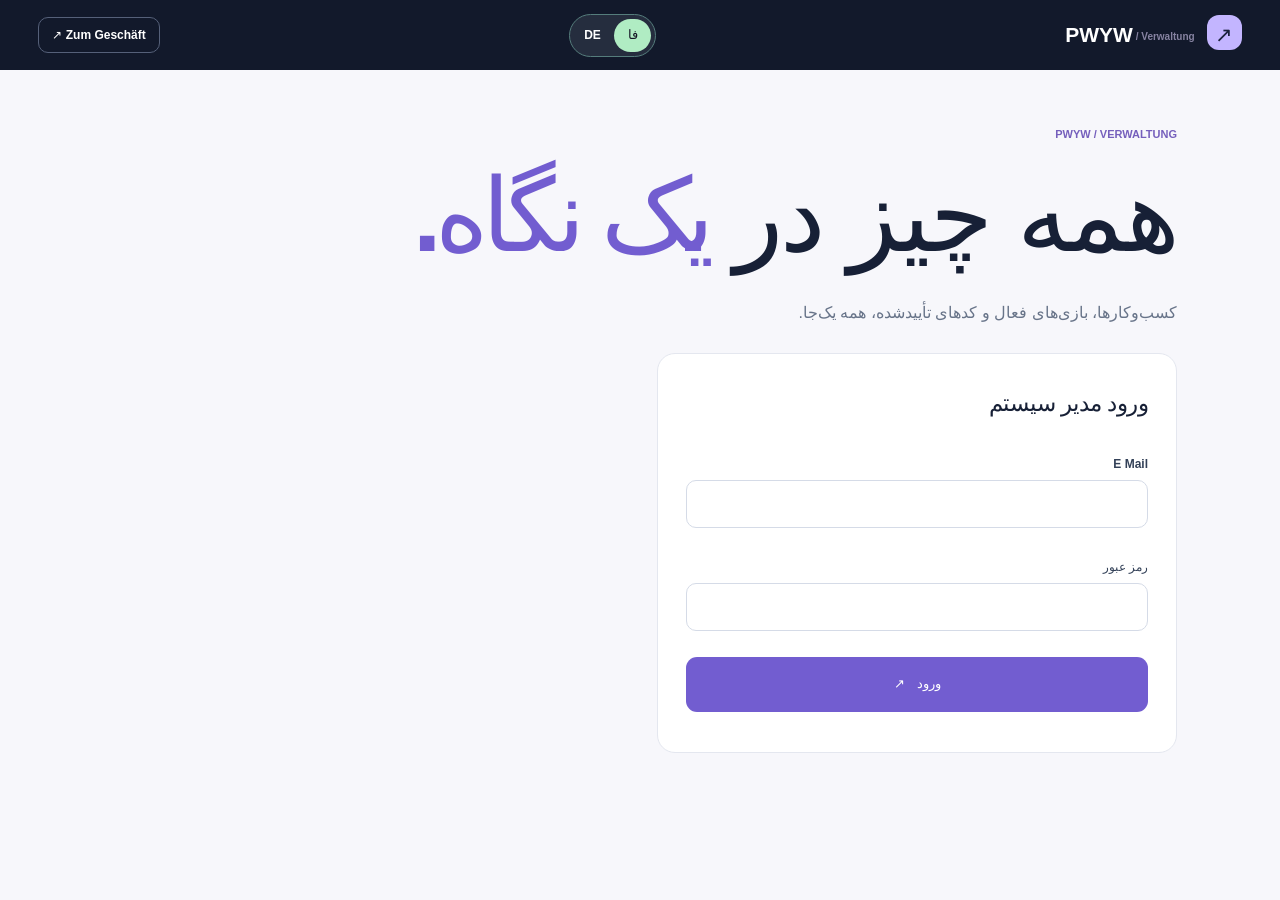
==== commit 4a02103f: "Bust locale cache after Persian-first copy update" ====
--- a/static/admin.html
+++ b/static/admin.html
@@ -7,4 +7,4 @@
 <details class="cr-panel cr-detail" id="cr-users-panel"><summary>Benutzerkonten <span aria-hidden="true">⌄</span></summary><label class="cr-search">Konto suchen<input id="cr-user-search" type="search" placeholder="E Mail oder Rolle"></label><div id="cr-users" class="cr-table"></div></details>
 </div>
 <details class="cr-panel cr-security cr-detail"><summary>Passwort ändern <span aria-hidden="true">⌄</span></summary><div><p>Nach der Änderung bitte erneut anmelden.</p></div><form id="change-password"><label>Aktuelles Passwort<input name="old_password" type="password" required minlength="10"></label><label>Neues Passwort<input name="new_password" type="password" required minlength="14" placeholder="At least 14 characters"></label><button type="submit" class="cr-btn">Passwort speichern ↗</button><p id="change-status" role="status"></p></form></details><p class="cr-disclaimer">Revenue-related values are merchant declared. Game starts, claims and redemptions are not an incrementality study.</p>
-</section></main><script defer src="/static/admin.js?v=ux20261018"></script><script defer src="/static/pwyw-native-fa.js?v=20261016-native01"></script><script defer src="/static/pwyw-i18n.js?v=site20261021-01"></script></body></html>+</section></main><script defer src="/static/admin.js?v=ux20261018"></script><script defer src="/static/pwyw-native-fa.js?v=irt20261028-1"></script><script defer src="/static/pwyw-i18n.js?v=irt20261028-1"></script></body></html>
--- a/static/pwyw-locale.css
+++ b/static/pwyw-locale.css
@@ -1,5 +1,4 @@
 /* PWYW bilingual art direction: unmistakable display faces, legible writing systems. */
-@import url('https://fonts.googleapis.com/css2?family=Estedad:wght@400;500;600;700;800;900&family=Lalezar&family=Space+Grotesk:wght@400;500;600;700&family=Unbounded:wght@500;600;700;800;900&display=swap');
 :root{--font:'Space Grotesk',Arial,sans-serif;--head:'Unbounded','Space Grotesk',sans-serif;--mono:'Space Grotesk',monospace}
 body{font-family:var(--font)}
 h1,h2,h3,.hero h1,.opening h1,.cr-content h1,.cr-login h2,.cr-panel h2,.goal-title h3,
@@ -48,4 +47,4 @@
   .pwyw-locale-switch button{font-size:11px;min-width:28px}
   .play-header .pwyw-locale-switch{margin-inline:auto}
   html[lang=fa] .studio-auth-art h1{font-size:clamp(48px,11vw,79px)}
-}+}
--- a/static/pwyw-next.css
+++ b/static/pwyw-next.css
@@ -105,3 +105,26 @@
 .site-simplified .hero-showcase{transform:none}
 }
 @media(prefers-reduced-motion:reduce){.site-simplified .hero-showcase,.studio-v2 .reward-template,.player-v2 .game-library[open] .game-pick{transition:none!important;transform:none!important}}
+
+.studio-v2 .reward-trends{margin:0 0 14px;border:1px solid var(--p-line);border-radius:15px;background:#fff;overflow:hidden}
+.studio-v2 .reward-trends>summary{min-height:48px;padding:11px 16px;list-style:none;display:flex;align-items:center;justify-content:space-between;gap:12px;cursor:pointer;color:#5b4a98;font:750 12px/1.6 var(--p-font)}
+html[lang=fa] .studio-v2 .reward-trends>summary{font-family:var(--p-persian)}
+.studio-v2 .reward-trends>summary::-webkit-details-marker{display:none}
+.studio-v2 .reward-trends[open]>summary{border-bottom:1px solid var(--p-line)}
+.studio-v2 .reward-trends[open]>summary span{transform:rotate(180deg)}
+.studio-v2 .reward-trends-inner{padding:16px 20px}
+.studio-v2 .reward-trend-bars{height:96px;display:grid;grid-template-columns:repeat(14,minmax(0,1fr));gap:clamp(4px,1vw,12px);align-items:end;border-bottom:1px solid #d9dfe9}
+.studio-v2 .reward-trend-day{height:92px;display:flex;align-items:flex-end;justify-content:center;min-width:0}
+.studio-v2 .reward-trend-day>span{display:block;width:min(100%,29px);min-height:3px;background:linear-gradient(#9d8be7,#6d56c2);border-radius:7px 7px 2px 2px;transition:height .2s}
+.studio-v2 #reward-trend-caption{font:550 11px/1.8 var(--p-font);color:#748098;margin:9px 0 0}
+html[lang=fa] .studio-v2 #reward-trend-caption{font-family:var(--p-persian)}
+
+/* Portal-first landing: three concise editorial lines without cramped mobile wrapping. */
+.site-simplified .hero h1{font-size:clamp(46px,5.6vw,78px)!important;line-height:1.13;letter-spacing:-.065em}
+html[lang="fa"] .site-simplified .hero h1{font-size:clamp(38px,5.5vw,70px)!important;line-height:1.6!important;letter-spacing:0!important}
+.site-simplified .hero h1 em{font-style:normal}
+.site-simplified .hero .hero-copy{min-width:0}
+.site-simplified .hero-actions{flex-wrap:wrap}
+@media(max-width:600px){.site-simplified .hero h1{font-size:clamp(42px,11.5vw,59px)!important}
+ html[lang=fa] .site-simplified .hero h1{font-size:clamp(36px,9.5vw,48px)!important}
+}
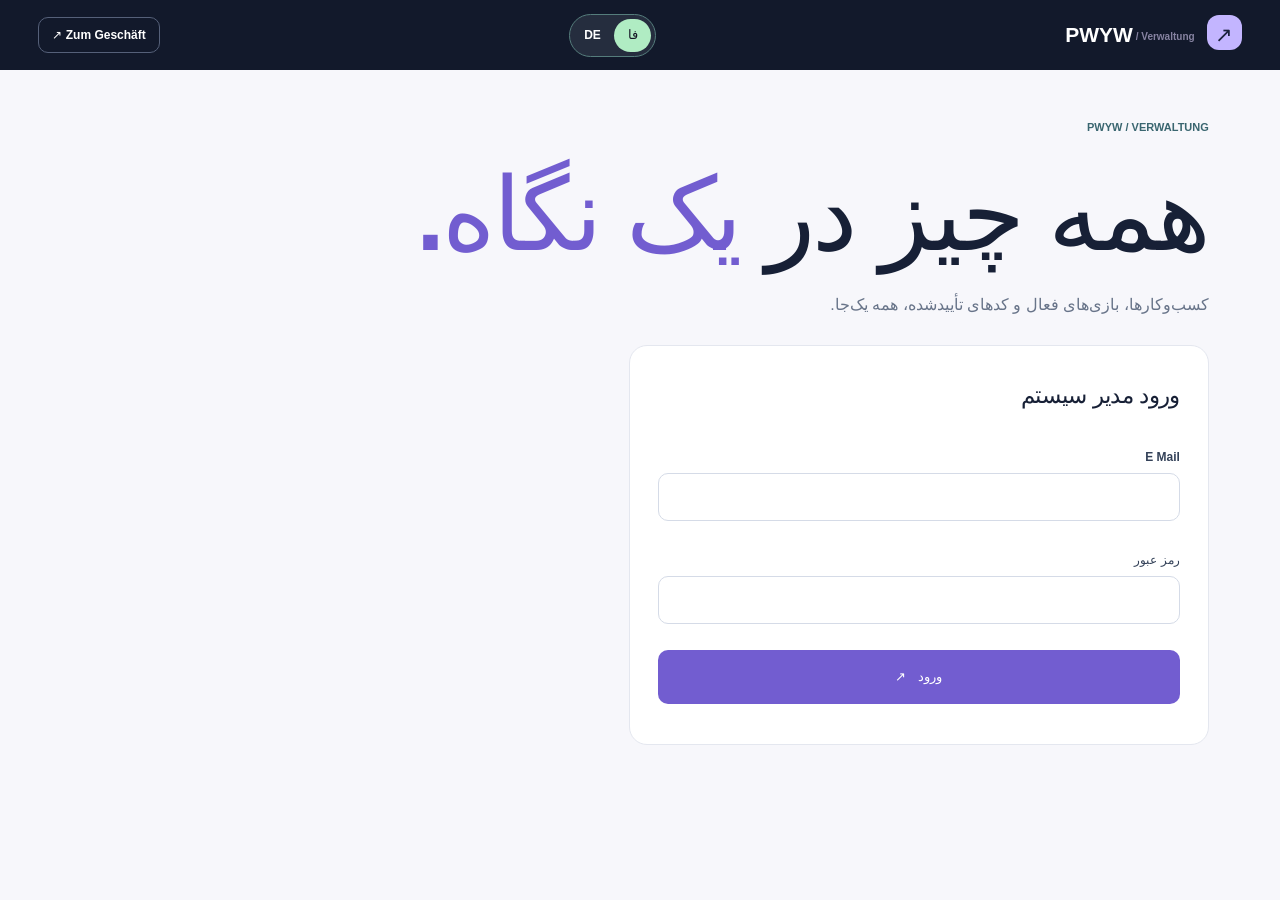
==== commit 3f1ddf53: "Use unified visual system and accessible skip link on static/admin.html" ====
--- a/static/admin.html
+++ b/static/admin.html
@@ -1,4 +1,4 @@
-<!doctype html><html lang="de"><head><meta charset="utf-8"><meta name="viewport" content="width=device-width,initial-scale=1"><meta name="robots" content="noindex,nofollow"><title>PWYW Control Room</title><link rel="stylesheet" href="/static/pwyw-control.css"><link rel="stylesheet" href="/static/pwyw-locale.css?v=20261016"><link rel="stylesheet" href="/static/pwyw-experience.css?v=20261016-02"><link rel="stylesheet" href="/static/pwyw-simple.css?v=ux20261018"><link rel="stylesheet" href="/static/pwyw-unified.css?v=site20261021-01"><link rel="stylesheet" href="/static/pwyw-next.css?v=20261023-final"></head><body class="control"><header class="cr-top"><a href="/" class="cr-logo"><span class="cr-logo-mark">↗</span>PWYW<span class="cr-logo-light"> / Verwaltung</span></a><a href="/dashboard" class="cr-quiet">Zum Geschäft ↗</a></header><main class="cr-content"><div class="cr-eyebrow">PWYW / VERWALTUNG</div><h1>Alles im <i>Überblick.</i></h1><p class="cr-lead">Geschäfte, aktive Spiele und bestätigte Kundencodes an einem Ort.</p>
+<!doctype html><html lang="de"><head><meta charset="utf-8"><meta name="viewport" content="width=device-width,initial-scale=1"><meta name="robots" content="noindex,nofollow"><title>PWYW Control Room</title><link rel="stylesheet" href="/static/pwyw-control.css"><link rel="stylesheet" href="/static/pwyw-locale.css?v=20261016"><link rel="stylesheet" href="/static/pwyw-experience.css?v=20261016-02"><link rel="stylesheet" href="/static/pwyw-simple.css?v=ux20261018"><link rel="stylesheet" href="/static/pwyw-unified.css?v=site20261021-01"><link rel="stylesheet" href="/static/pwyw-next.css?v=20261023-final"><link rel="stylesheet" href="/static/pwyw-design-system.css?v=20261029-01"></head><body class="control"><a class="pw4-skip" href="#cr-login">رفتن به محتوای اصلی</a><header class="cr-top"><a href="/" class="cr-logo"><span class="cr-logo-mark">↗</span>PWYW<span class="cr-logo-light"> / Verwaltung</span></a><a href="/dashboard" class="cr-quiet">Zum Geschäft ↗</a></header><main class="cr-content"><div class="cr-eyebrow">PWYW / VERWALTUNG</div><h1>Alles im <i>Überblick.</i></h1><p class="cr-lead">Geschäfte, aktive Spiele und bestätigte Kundencodes an einem Ort.</p>
 <section id="cr-login" class="cr-login"><h2>Als Administrator anmelden</h2><form id="admin-login"><label>E Mail<input name="email" type="email" autocomplete="username" required></label><label>Passwort<input name="password" type="password" autocomplete="current-password" required minlength="10"></label><button type="submit" class="cr-btn">Anmelden <span>↗</span></button></form><p id="admin-error" role="alert" aria-live="polite"></p></section>
 <section id="cr-app" hidden><div class="cr-flex-head"><span id="admin-user"></span><div><button id="refresh-admin" class="cr-quiet">↻ Aktualisieren</button><button id="admin-logout" class="cr-quiet">Abmelden ↗</button></div></div>
 <div id="cr-stats" class="cr-stats"></div><details id="cr-more-stats" class="cr-more-stats"><summary>Weitere Kennzahlen anzeigen <span>⌄</span></summary><div id="cr-more-stats-content" class="cr-stats"></div></details>
--- a/static/pwyw-design-system.css
+++ b/static/pwyw-design-system.css
@@ -0,0 +1,137 @@
+/* PWYW Product Design System v4 — authored for all four shipped surfaces.
+   Priorities: clear hierarchy, restrained decoration, readable Persian/Latin, mobile ergonomic controls.
+   No reward, pricing, auth, or business-state logic in this file. */
+:root{
+ --pw4-ink:#241b37;--pw4-muted:#655d73;--pw4-subtle:#847b91;
+ --pw4-primary:#33244f;--pw4-primary-hover:#46326b;
+ --pw4-lime:#d9fa82;--pw4-paper:#faf9fc;--pw4-surface:#fff;
+ --pw4-stroke:#e5e0eb;--pw4-focus:#8463c7;
+ --pw4-radius:16px;--pw4-shadow:0 9px 30px rgba(39,23,62,.07);
+}
+html{scroll-behavior:smooth;-webkit-text-size-adjust:100%;text-size-adjust:100%}
+html[lang=fa] body{font-family:"PW Vazir","Estedad",Tahoma,sans-serif}
+html[lang=de] body{font-family:"PW Manrope",system-ui,sans-serif}
+:is(a,button,input,select,textarea,summary):focus-visible{outline:3px solid var(--pw4-focus)!important;outline-offset:3px}
+button{touch-action:manipulation}
+button:disabled{cursor:not-allowed}
+.pw4-skip{position:fixed;z-index:99999;inset-inline-start:14px;top:-80px;display:block;background:var(--pw4-lime);color:#241837;padding:12px 16px;border-radius:0 0 12px 12px;font-size:14px;font-weight:800;text-decoration:none}
+.pw4-skip:focus{top:0}
+@media(prefers-reduced-motion:reduce){html{scroll-behavior:auto!important}*,*::before,*::after{animation-duration:.01ms!important;transition-duration:.01ms!important;scroll-behavior:auto!important}}
+/* Landing: two honest, equally actionable journeys, not a generic marketing parade. */
+.sms-landing{color:var(--pw4-ink)}
+.sms-landing .site-nav{background:#fff}
+.sms-landing .hero-grid{gap:clamp(18px,4vw,54px)}
+.sms-landing .hero h1{max-width:800px;line-height:1.13;letter-spacing:-.055em}
+.sms-landing .hero-description{max-width:540px;line-height:1.85}
+.sms-landing .hero .button,.sms-landing .closing .button{min-height:50px;border-radius:13px}
+.sms-landing .operating-modes{padding:clamp(38px,6vw,85px) 0;background:#faf9fc;border-block:1px solid #eae6ed}
+.sms-landing .mode-intro{max-width:740px;margin:0 auto 26px;text-align:center}
+.sms-landing .mode-intro .section-heading{font-size:clamp(24px,3.5vw,42px);line-height:1.32;letter-spacing:-.025em}
+.sms-landing .operating-grid{display:grid;grid-template-columns:repeat(2,minmax(0,1fr));gap:16px;max-width:1050px;margin:auto}
+.sms-landing .operating-card{display:flex;flex-direction:column;gap:14px;min-width:0;border:1px solid #e3ddea;border-radius:24px;padding:clamp(20px,3vw,34px);background:white;box-shadow:0 9px 28px #311e4c08}
+.sms-landing .operating-card.is-guided{background:linear-gradient(165deg,#34254f 0%,#231a38 100%);color:#fff;border-color:#342550}
+.sms-landing .mode-tag{font:800 11px/1.4 inherit;letter-spacing:.08em;color:#6f548e;text-transform:uppercase}
+.sms-landing .operating-card.is-guided .mode-tag{color:#d9fa82}
+.sms-landing .operating-card h3{font-size:clamp(21px,2.3vw,29px);font-weight:850;line-height:1.38;letter-spacing:-.03em;margin:0}
+.sms-landing .operating-card p{font-size:14px;line-height:1.9;max-width:470px;margin:0;color:#645a72}
+.sms-landing .operating-card.is-guided p{color:#e1dbe9}
+.sms-landing .mode-sample{display:flex;flex-direction:column;gap:5px;border:1px solid #ffffff28;border-radius:16px;padding:17px;background:#ffffff10;min-height:130px}
+.sms-landing .mode-sample span{font-size:12px;color:#ddd3e7}
+.sms-landing .mode-sample strong{font:800 27px/1.5 "PW Vazir","PW Manrope",sans-serif;color:#d9fa82;direction:ltr;text-align:start}
+.sms-landing .mode-sample small{font-size:12px;line-height:1.8;color:#eee7f8}
+.sms-landing .mode-capabilities{display:flex;flex-wrap:wrap;gap:8px;padding:5px 0;align-items:center;min-height:130px;align-content:center}
+.sms-landing .mode-capabilities span{border:1px solid #e4ddeb;background:#f9f7fc;padding:8px 13px;border-radius:99px;color:#4f4261;font-size:12px;font-weight:720}
+.sms-landing .mode-action{margin-top:auto;display:flex;justify-content:space-between;align-items:center;min-height:52px;border-radius:12px;background:#d9fa82;color:#291f38;text-decoration:none!important;padding:12px 18px;font-size:14px;font-weight:850}
+.sms-landing .mode-action.secondary{background:#32244f;color:#fff}
+.sms-landing .mode-action:hover{filter:brightness(.96)}
+.sms-landing .mode-action span{font-size:25px;line-height:1;transform:none}
+.sms-landing .mode-transparency{max-width:940px;margin:19px auto 0;text-align:center;font-size:12px;line-height:1.85;color:#675f75}
+.sms-landing .hero-note{font-size:12px;line-height:1.8}
+.sms-landing .showcase-art{object-fit:contain}
+/* Shared merchant UI. Keep all interaction and data contracts intact. */
+.studio-v2.mc-active{background:var(--pw4-paper);color:var(--pw4-ink)}
+.studio-v2.mc-active .studio-content{max-width:1050px!important}
+.studio-v2.mc-active .mc-headrow h2{font-size:clamp(20px,2.8vw,28px)!important;line-height:1.35!important}
+.studio-v2.mc-active .mc-headrow p{font-size:12px!important;color:var(--pw4-muted)!important}
+.studio-v2.mc-active .mc-mode-switch{box-shadow:none}
+.studio-v2.mc-active .mc-status{box-shadow:var(--pw4-shadow);border-radius:18px}
+.studio-v2.mc-active .mc-sectionhead h3{font-size:16px}
+.studio-v2.mc-active .mc-forecast-flag{font-size:11px;line-height:1.7}
+.studio-v2.mc-active .mc-forecast-range>div,.studio-v2.mc-active .mc-forecast-facts>div{border-radius:13px}
+.studio-v2.mc-active .mc-auto-check{color:#51485f}
+.studio-v2.mc-active .mc-auto-submit #mc-auto-activate{border:1px solid #c4ef6d}
+.studio-v2.mc-active .mc-autopilot .mc-auto-details summary{border-radius:10px}
+.studio-v2.mc-active .mc-bottom-nav{padding-bottom:max(7px,env(safe-area-inset-bottom));box-shadow:0 -4px 15px #24163212}
+.studio-v2.mc-active .mc-bottom-nav button{min-height:60px;font-size:12px;line-height:1.3}
+.studio-v2.mc-active .mc-bottom-nav button.is-current{background:#f0eafa;border-radius:12px}
+.studio-v2.mc-active .mc-view-heading p,.studio-v2.mc-active .reward-section-heading p{color:var(--pw4-muted)}
+.studio-v2.mc-active .mc-portal-link{text-align:center}
+.studio-v2.mc-active .mc-budget-presets button{white-space:normal;overflow-wrap:normal}
+.studio-v2.mc-active .mc-budget-heading span,.studio-v2.mc-active .mc-auto-micro{font-size:12px;line-height:1.65}
+.studio-v2 .studio-settings-dialog .ux-settings-tabs{scroll-padding-inline:16px}
+.studio-v2 .studio-settings-dialog .ux-settings-tabs button{min-height:44px}
+.studio-v2 .studio-settings-dialog #brand-form .status-row #brand-save{min-height:48px}
+.studio-v2 .studio-settings-dialog #brand-form .ux-upload-control{min-height:50px}
+.studio-v2 .studio-settings-dialog .ux-settings-tabs button[aria-selected=true]{box-shadow:none}
+.studio-v2 .studio-settings-dialog #brand-form .builder-panel{box-shadow:none!important}
+.studio-v2 .studio-settings-dialog input[type=file]:focus-visible+.ux-upload-control{outline:3px solid var(--pw4-focus)}
+/* The public arcade should showcase games, without a dense visual stack. */
+.player-v2 .featured-game{box-shadow:0 8px 28px #090b2530!important}
+.player-v2 .game-library[open] .game-pick{transition:border-color .18s ease!important}
+.player-v2 .game-library[open] .game-pick:active{transform:scale(.99)}
+.player-v2 .game-library[open] .game-pick-copy{min-width:0}
+.player-v2 .play-header .play-nav{min-width:44px;min-height:44px}
+.player-v2 .featured-start{min-height:52px!important}
+.player-v2 .play-footer{opacity:.8}
+/* Admin: reduce excessive headline hierarchy and make search/table functional on mobile. */
+.control .cr-content{max-width:1240px;padding:clamp(18px,4vw,55px)}
+.control .cr-content h1{font:860 clamp(30px,5vw,55px)/1.2 "PW Manrope","PW Vazir",sans-serif;letter-spacing:-.045em;margin:14px 0 9px}
+.control .cr-content h1 i{font:inherit;letter-spacing:inherit}
+.control .cr-eyebrow{color:#3a6670;font-size:11px}
+.control .cr-lead{max-width:720px;font-size:14px;line-height:1.8;margin:0 0 20px}
+.control .cr-login{max-width:580px;border-radius:18px}
+.control .cr-stats{gap:10px;margin:18px 0 20px}
+.control .cr-stats>div{min-height:102px;border-radius:14px;padding:16px;background:#15353a}
+.control .cr-stats span{font-size:12px;line-height:1.55}
+.control .cr-stats strong{font-size:clamp(24px,3vw,34px)}
+.control .cr-panel{border-radius:15px;padding:18px}
+.control .cr-panel>summary{min-height:45px;cursor:pointer}
+.control .cr-search input{min-height:44px;border-radius:10px}
+.control :is(button,a,summary):focus-visible{outline-color:#4594a5!important}
+.control .cr-table{max-width:100%;overflow-x:auto;overscroll-behavior-x:contain}
+.control .cr-table table{min-width:540px}
+.control .cr-btn{min-height:47px;border-radius:10px}
+.control .cr-disclaimer{font-size:12px;line-height:1.8}
+/* Small screen hierarchy, consistent edge gutters and no accidental overflow. */
+@media(max-width:800px){
+ .sms-landing .operating-grid{grid-template-columns:1fr;gap:12px}
+ .sms-landing .operating-card{border-radius:18px;padding:22px}
+ .sms-landing .mode-capabilities{min-height:0;margin:8px 0}
+ .sms-landing .mode-sample{min-height:0}
+ .control .cr-content h1{font-size:clamp(31px,7vw,44px)}
+ .control .cr-stats{grid-template-columns:repeat(2,minmax(0,1fr))}
+}
+@media(max-width:600px){
+ .sms-landing .operating-modes{padding:35px 0}
+ .sms-landing .operating-card h3{font-size:23px}
+ .sms-landing .operating-card p{font-size:13px}
+ .sms-landing .mode-action{font-size:14px}
+ .sms-landing .mode-transparency{font-size:11.5px;padding:0 5px}
+ .sms-landing .hero h1{line-height:1.2}
+ .studio-v2.mc-active .studio-menu{overflow:visible}
+ .studio-v2.mc-active .studio-content{padding-inline:14px!important}
+ .studio-v2.mc-active .mc-portal-link{font-size:12px!important}
+ .studio-v2.mc-active .mc-head-actions #open-studio-settings{max-width:41px}
+ .studio-v2.mc-active .mc-headrow h2{font-size:21px!important}
+ .studio-v2.mc-active .mc-budget-area,.studio-v2.mc-active .mc-forecast-area{border-radius:17px}
+ .studio-v2.mc-active .mc-forecast-main strong{font-size:31px;overflow-wrap:anywhere}
+ .studio-v2 .studio-settings-dialog .studio-settings-heading{z-index:12}
+ .studio-v2 .studio-settings-dialog .ux-settings-tabs{z-index:11}
+ .control .cr-content{padding-inline:16px}
+ .control .cr-top{padding-inline:16px}
+ .control .cr-stats>div{padding:12px;min-height:95px}
+ .control .cr-stats strong{font-size:27px}
+ .control .cr-panel{padding:14px}
+ .control .cr-table table{min-width:470px}
+}
+@media(prefers-reduced-motion:reduce){.player-v2 .game-library[open] .game-pick{transition:none!important}}
